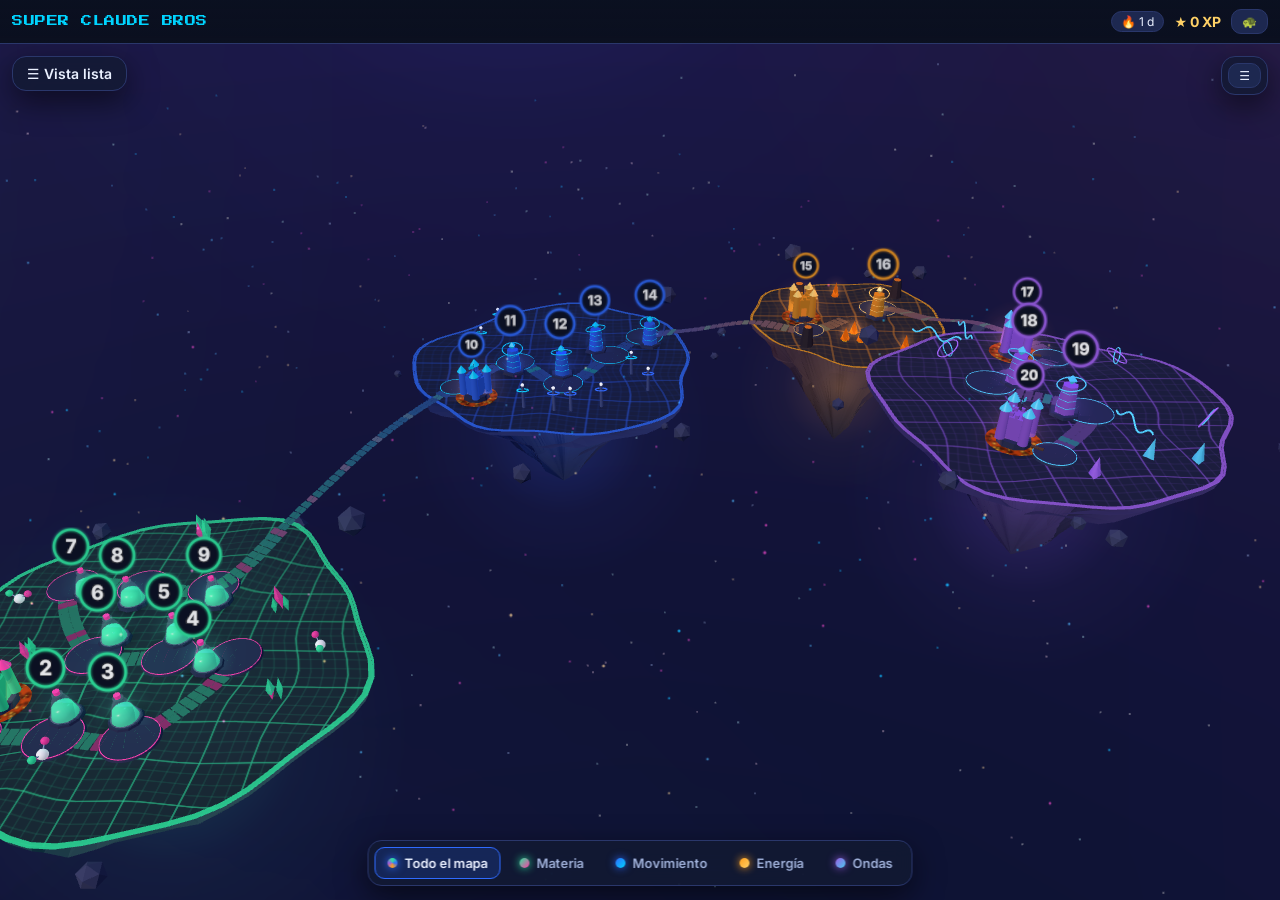
==== index.html @ 82d7e1c4 "Etapa 1: ítems (botas, imán, mochila, cañón de fotones, reserva), jefes de física moderna (Isótopo I" ====
<!doctype html>
<html lang="es">
<head>
<meta charset="utf-8">
<meta name="viewport" content="width=device-width,initial-scale=1">
<title>Super Claude Bros · Physique-Chimie</title>
<link rel="stylesheet" href="lib/katex/katex.min.css">
<link rel="stylesheet" href="css/base.css">
<link rel="stylesheet" href="css/estudio.css">
<link rel="stylesheet" href="css/intro.css">
<link rel="stylesheet" href="css/juego.css">
<link rel="stylesheet" href="css/mapa.css">
<link rel="stylesheet" href="css/mol3d.css">
<link rel="stylesheet" href="css/quizquest.css">
</head>
<body>
<div id="topbar"></div>
<div id="app"></div>
<div id="overlay"></div>
<script src="lib/three/three.min.js"></script>
<script src="lib/katex/katex.min.js"></script>
<script src="contenido/bundle.js"></script>
<script src="js/core.js"></script>
<script src="js/anim-core.js"></script>
<script src="js/anim/10-quimica-a.js"></script>
<script src="js/anim/11-quimica-b.js"></script>
<script src="js/anim/20-fisica-a.js"></script>
<script src="js/anim/21-fisica-b.js"></script>
<script src="js/estudio/00-numerico.js"></script>
<script src="js/estudio/10-nucleo.js"></script>
<script src="js/estudio/20-teoria.js"></script>
<script src="js/estudio/30-quiz.js"></script>
<script src="js/estudio/35-moleculas.js"></script>
<script src="js/estudio/40-pantalla.js"></script>
<script src="js/intro/00-engine.js"></script>
<script src="js/intro/10-monigotes.js"></script>
<script src="js/intro/20-minimalista.js"></script>
<script src="js/intro/30-matrix.js"></script>
<script src="js/intro/40-quimica3d.js"></script>
<script src="js/intro/50-fisica3d.js"></script>
<script src="js/juego/00-base.js"></script>
<script src="js/juego/10-sprites.js"></script>
<script src="js/juego/20-temas.js"></script>
<script src="js/juego/30-audio.js"></script>
<script src="js/juego/40-mundo.js"></script>
<script src="js/juego/45-quiz.js"></script>
<script src="js/juego/46-parkour.js"></script>
<script src="js/juego/47-quimica.js"></script>
<script src="js/juego/48-items.js"></script>
<script src="js/juego/50-jefes.js"></script>
<script src="js/juego/60-ui.js"></script>
<script src="js/juego/70-juego.js"></script>
<script src="js/juego/validador.js"></script>
<script src="js/mol3d/00-datos.js"></script>
<script src="js/mol3d/10-vsepr.js"></script>
<script src="js/mol3d/20-biblioteca.js"></script>
<script src="js/mol3d/30-visor.js"></script>
<script src="js/mol3d/40-reaccion.js"></script>
<script src="js/mol3d/50-constructor.js"></script>
<script src="js/quizquest/00-preguntas.js"></script>
<script src="js/quizquest/10-generador.js"></script>
<script src="js/quizquest/20-flujo.js"></script>
<script src="js/mapa.js"></script>
<script>window.PCB && PCB.boot && PCB.boot();</script>
</body>
</html>
---- css/base.css ----
/* Tokens y componentes comunes. Cada pantalla tiene su propio css/<pantalla>.css */
@font-face{font-family:PixelHUD;src:url(../lib/fonts/press-start-2p-latin-400-normal.woff2) format('woff2');font-display:swap}
@font-face{font-family:UI;font-weight:400;src:url(../lib/fonts/inter-latin-400-normal.woff2) format('woff2');font-display:swap}
@font-face{font-family:UI;font-weight:600;src:url(../lib/fonts/inter-latin-600-normal.woff2) format('woff2');font-display:swap}
@font-face{font-family:UI;font-weight:700;src:url(../lib/fonts/inter-latin-700-normal.woff2) format('woff2');font-display:swap}
@font-face{font-family:Estudio;font-weight:400;src:url(../lib/fonts/source-serif-4-latin-400-normal.woff2) format('woff2');font-display:swap}
@font-face{font-family:Estudio;font-weight:600;src:url(../lib/fonts/source-serif-4-latin-600-normal.woff2) format('woff2');font-display:swap}
:root{
  --bg:#0b1020;--bg2:#121a33;--panel:#161f3d;--panel2:#1d2850;--txt:#eaf0ff;--txt2:#9fb0d9;--borde:#2a376b;
  --c-fisica:#2f6bff;--c-fisica2:#00d4ff;--c-quimica:#2ee59d;--c-quimica2:#ff3da6;
  --c-energia:#ff9f1c;--c-energia2:#ffd166;--c-ondas:#9b5de5;--c-ondas2:#4cc9f0;
  --ok:#2ee59d;--mal:#ff4d6d;--aviso:#ffd166;--radio:14px;--sombra:0 10px 30px #0008;
  --f-hud:PixelHUD,monospace;--f-ui:UI,system-ui,sans-serif;--f-estudio:Estudio,Georgia,serif;
}
*{box-sizing:border-box}
html,body{margin:0;height:100%;background:var(--bg);color:var(--txt);font-family:var(--f-ui);overflow:hidden}
#app{position:fixed;inset:44px 0 0 0}
#app>.pantalla{position:absolute;inset:0;overflow:hidden}
#topbar{position:fixed;top:0;left:0;right:0;height:44px;display:flex;align-items:center;gap:10px;padding:0 12px;
  background:linear-gradient(#0b1020f0,#0b1020cc);border-bottom:1px solid var(--borde);z-index:50;font-size:14px}
#topbar .sp{flex:1}
#topbar .marca{font-family:var(--f-hud);font-size:11px;color:var(--c-fisica2);letter-spacing:.5px}
#topbar .xp{font-weight:700;color:var(--aviso)}
#overlay{position:fixed;inset:0;pointer-events:none;z-index:100}
#overlay>*{pointer-events:auto}
.btn{font:600 14px var(--f-ui);color:var(--txt);background:var(--panel2);border:1px solid var(--borde);border-radius:10px;padding:8px 14px;cursor:pointer;transition:transform .12s,background .12s}
.btn:hover{background:#26356b;transform:translateY(-1px)}
.btn:focus-visible,.slider:focus-visible{outline:2px solid var(--c-fisica2);outline-offset:2px}
.btn.primario{background:linear-gradient(135deg,var(--c-fisica),var(--c-fisica2));border:0;color:#04122e}
.btn.peligro{background:#4a1a2a;border-color:#7a2a44}
.btn.mini{padding:4px 10px;font-size:12px}
.card{background:var(--panel);border:1px solid var(--borde);border-radius:var(--radio);padding:16px;box-shadow:var(--sombra)}
.katex{font-size:1.08em}
.chip{display:inline-block;padding:2px 9px;border-radius:99px;font-size:12px;background:var(--panel2);border:1px solid var(--borde)}
.chip.quimica{border-color:var(--c-quimica);color:var(--c-quimica)}.chip.physique,.chip.fisica{border-color:var(--c-fisica2);color:var(--c-fisica2)}
.toast{position:fixed;left:50%;bottom:26px;transform:translateX(-50%);background:var(--panel2);border:1px solid var(--borde);padding:10px 18px;border-radius:12px;box-shadow:var(--sombra);z-index:200;animation:toast .25s}
@keyframes toast{from{opacity:0;transform:translate(-50%,10px)}}
/* Modal de animación de fórmula */
.anim-modal{position:fixed;inset:0;background:#050912e6;display:flex;align-items:center;justify-content:center;z-index:150;padding:12px}
.anim-box{width:min(1000px,100%);max-height:100%;display:flex;flex-direction:column;background:var(--panel);border:1px solid var(--borde);border-radius:18px;overflow:hidden;box-shadow:var(--sombra)}
.anim-head{display:flex;align-items:center;gap:10px;padding:10px 14px;border-bottom:1px solid var(--borde)}
.anim-head h3{margin:0;font-size:16px;flex:1}
.anim-formula{padding:10px 16px;text-align:center;font-size:1.25em;background:var(--bg2);min-height:3.2em;max-height:34vh;overflow:auto}
.anim-formula .katex-display{margin:.25em 0}
.anim-canvas-wrap{position:relative;flex:1;min-height:260px;aspect-ratio:16/9;max-height:56vh;background:#0a0f20}
.anim-canvas-wrap canvas{position:absolute;inset:0;width:100%;height:100%;display:block}
.anim-ctrl{padding:10px 16px;display:grid;grid-template-columns:repeat(auto-fit,minmax(220px,1fr));gap:10px 22px;border-top:1px solid var(--borde)}
.anim-ctrl label{display:flex;flex-direction:column;gap:3px;font-size:13px;color:var(--txt2)}
.anim-ctrl label b{color:var(--txt);font-weight:600}
.anim-ctrl input[type=range]{width:100%;accent-color:var(--c-fisica2)}
.anim-leyenda{padding:0 16px 8px;font-size:13px;color:var(--txt2)}
.anim-lect{display:flex;gap:14px;flex-wrap:wrap;padding:4px 16px 10px;font-size:13px}
.anim-lect span b{color:var(--aviso)}
@media (prefers-reduced-motion:reduce){*{animation-duration:.01ms!important;transition-duration:.01ms!important}}
---- css/estudio.css ----
/* =====================================================================================
   estudio.css — Pantalla 4 (capítulo / estudio). Acento por materia: química verde+magenta,
   física azul. Texto de estudio en serif "Estudio", controles en "UI".
   ===================================================================================== */
.sr-only{position:absolute!important;width:1px;height:1px;margin:-1px;padding:0;overflow:hidden;clip:rect(0 0 0 0);white-space:nowrap;border:0}

.est{--acc:#2f6bff;--acc2:#00d4ff;--acc-txt:#04122e;--acc-soft:#2f6bff22;
  position:absolute;inset:0;display:flex;flex-direction:column;background:
  radial-gradient(900px 420px at 85% -10%,var(--acc-soft),transparent 70%),var(--bg);color:var(--txt)}
.est[data-mat=quimica]{--acc:#2ee59d;--acc2:#ff3da6;--acc-txt:#032417;--acc-soft:#2ee59d1f}
.est[data-mat=fisica]{--acc:#2f6bff;--acc2:#00d4ff;--acc-txt:#04122e;--acc-soft:#2f6bff2a}
.est button{font-family:var(--f-ui)}
.est :focus-visible{outline:2px solid var(--acc2);outline-offset:2px}
.est .btn.primario{background:linear-gradient(135deg,var(--acc),var(--acc2));color:var(--acc-txt)}
.est .btn.primario.grande{font-size:16px;padding:12px 22px}

/* ---------- cabecera ---------- */
.est-cab{display:flex;align-items:center;gap:16px;padding:12px 18px;border-bottom:1px solid var(--borde);background:#0b1020cc;backdrop-filter:blur(6px);flex:none}
.est-cab-t{flex:1;min-width:0}
.est-kicker{font:600 11px var(--f-ui);letter-spacing:.08em;text-transform:uppercase;color:var(--acc)}
.est-cab h1{margin:2px 0 6px;font:600 clamp(20px,3.2vw,30px)/1.15 var(--f-estudio);text-wrap:balance}
.est-chips{display:flex;flex-wrap:wrap;gap:6px}
.est-chip{font:600 12px var(--f-ui);padding:3px 10px;border-radius:99px;background:var(--panel2);border:1px solid var(--borde);color:var(--txt2)}
.est-chip.mat{color:var(--acc);border-color:var(--acc);background:var(--acc-soft)}
.est-cab-r{display:flex;flex-direction:column;align-items:flex-end;gap:6px;min-width:150px;font:12px var(--f-ui);color:var(--txt2)}
.est-cab-prog{width:100%;display:flex;flex-direction:column;gap:3px;align-items:flex-end}
.est-estrellas{font-size:22px;letter-spacing:2px;color:#4a5688}
.est-estrellas .on{color:#ffd166;text-shadow:0 0 10px #ffd16688}
.est-barra{width:100%;height:8px;border-radius:99px;background:#0a0f20;border:1px solid var(--borde);overflow:hidden}
.est-barra i{display:block;height:100%;background:linear-gradient(90deg,var(--acc,#2f6bff),var(--acc2,#00d4ff));border-radius:99px;transition:width .4s}

/* ---------- pestañas ---------- */
.est-tabs{display:flex;gap:4px;padding:8px 14px 0;border-bottom:1px solid var(--borde);overflow-x:auto;scrollbar-width:none;flex:none;background:var(--bg2)}
.est-tabs::-webkit-scrollbar{display:none}
.est-tab{display:flex;align-items:center;gap:7px;white-space:nowrap;padding:10px 14px;font:600 14px var(--f-ui);color:var(--txt2);background:transparent;border:0;border-bottom:3px solid transparent;border-radius:10px 10px 0 0;cursor:pointer;transition:color .15s,background .15s}
.est-tab:hover{color:var(--txt);background:#ffffff0d}
.est-tab[aria-selected=true]{color:var(--txt);border-bottom-color:var(--acc);background:var(--acc-soft)}
.est-tab kbd{font:600 10px var(--f-ui);padding:1px 5px;border-radius:5px;border:1px solid var(--borde);color:var(--txt2)}
.est-tab-ico{font-size:16px}

/* ---------- zona de lectura ---------- */
.est-scroll{flex:1;overflow:auto;padding:18px 18px 60px;scroll-behavior:smooth}
.est-scroll>*{max-width:1040px;margin-left:auto;margin-right:auto}
.est-panel{outline:none}
.est-panel[hidden]{display:none}
.est h2{font:600 clamp(18px,2.4vw,23px)/1.2 var(--f-ui);margin:0 0 12px;letter-spacing:-.01em}
.est h2 small{color:var(--txt2);font-weight:400}
.est-sec{margin-bottom:30px}
.est-lead{font:400 clamp(18px,2.2vw,21px)/1.65 var(--f-estudio);margin:0;white-space:pre-line;max-width:760px}
.est-fr{font:italic 400 17px/1.6 var(--f-estudio);color:var(--txt2);white-space:pre-line;max-width:760px}
.est-det summary{cursor:pointer;color:var(--acc);font:600 14px var(--f-ui);margin:12px 0 6px}
.est-vacio{padding:28px;text-align:center;color:var(--txt2);font:16px var(--f-estudio)}
.est-intro{color:var(--txt2);font:17px/1.55 var(--f-estudio);max-width:760px}
.est-pag{display:inline-block;font:600 11px var(--f-ui);padding:2px 8px;border-radius:99px;background:#0a0f20;border:1px solid var(--borde);color:var(--txt2);white-space:nowrap}
.est-m{font-size:1em}
.est-cta,.est-fila-btn{display:flex;flex-wrap:wrap;gap:10px;margin-top:14px}

/* nociones y constantes */
.est-nociones{list-style:none;padding:0;margin:0;display:grid;grid-template-columns:repeat(auto-fill,minmax(min(100%,420px),1fr));gap:12px}
.est-noc{background:var(--panel);border:1px solid var(--borde);border-left:4px solid var(--acc);border-radius:12px;padding:12px 14px;display:flex;flex-direction:column;gap:6px;align-items:flex-start}
.est-noc-fr{font:600 18px/1.3 var(--f-estudio)}
.est-noc-es{font:400 16px/1.5 var(--f-estudio);color:#cfd9f5}
.est-consts{display:flex;flex-wrap:wrap;gap:10px}
.est-const{display:flex;align-items:center;gap:10px;background:var(--panel);border:1px solid var(--borde);border-radius:12px;padding:8px 14px}
.est-const-n{font:600 17px var(--f-estudio);color:var(--acc)}
.est-const-v{font:600 16px var(--f-estudio)}
.est-exps{font:16px/1.6 var(--f-estudio);padding-left:20px}

/* ---------- FÓRMULAS ---------- */
.est-ftools{display:flex;flex-wrap:wrap;gap:10px;align-items:center;margin-bottom:16px;position:sticky;top:-18px;z-index:5;padding:10px 0;background:linear-gradient(var(--bg) 82%,transparent)}
.est-input{font:400 15px var(--f-ui);color:var(--txt);background:#0a0f20;border:1px solid var(--borde);border-radius:10px;padding:9px 12px;min-width:0}
.est-input:focus{border-color:var(--acc2)}
.est-ftools input[type=search]{flex:1 1 200px}
.est-fcount{font:12px var(--f-ui);color:var(--txt2);margin-left:auto}
.est-fgrid{display:grid;grid-template-columns:repeat(auto-fill,minmax(min(100%,470px),1fr));gap:18px}
.est-fcard{background:linear-gradient(180deg,var(--panel),#121a35);border:1px solid var(--borde);border-radius:18px;padding:16px 18px 18px;display:flex;flex-direction:column;gap:12px;box-shadow:var(--sombra);transition:border-color .2s}
.est-fcard:hover{border-color:var(--acc)}
.est-fcard.dominada{border-color:var(--ok);box-shadow:0 0 0 1px #2ee59d44,var(--sombra)}
.est-fcard header{display:flex;justify-content:space-between;gap:10px;align-items:flex-start}
.est-fcard h3{margin:0;font:600 20px/1.2 var(--f-estudio)}
.est-fsub{font:13px var(--f-ui);color:var(--txt2);margin-top:3px}
.est-fhead-r{display:flex;gap:6px;align-items:center}
.est-badge{font:700 12px var(--f-ui);color:#032417;background:var(--ok);border-radius:99px;padding:2px 9px}
.est-ftex{position:relative;display:block;width:100%;cursor:pointer;color:var(--txt);background:radial-gradient(circle at 50% 0,var(--acc-soft),#0a0f20 75%);border:1px solid var(--borde);border-radius:14px;padding:14px 8px 22px;overflow-x:auto;transition:transform .15s,border-color .15s}
.est-ftex:hover{border-color:var(--acc2);transform:translateY(-1px)}
.est-ftex-in .katex-display{margin:.3em 0}
.est-ftex-in{--k:1;display:inline-block;max-width:none}
.est-ftex-in .katex{font-size:calc(2.15em * var(--k))}
.est-ftex-hint{position:absolute;right:10px;bottom:4px;font:600 11px var(--f-ui);color:var(--acc2);opacity:.85}
.est-oculto{color:var(--txt2);font:italic 600 17px var(--f-estudio);margin:0;padding:18px 0;text-align:center}
.est-fdet{display:flex;flex-direction:column;gap:10px}
.est-vars{border-collapse:collapse;width:100%;font:15px/1.4 var(--f-estudio)}
.est-vars th{width:3.2em;text-align:center;color:var(--acc);font-weight:400;padding:4px 6px;vertical-align:baseline}
.est-vars td{padding:4px 6px;color:#d6defa}
.est-vars td.u{text-align:right;color:var(--txt2);font:13px var(--f-ui);white-space:nowrap}
.est-vars tr+tr{border-top:1px solid #ffffff10}
.est-fexp{margin:0;font:16px/1.55 var(--f-estudio);color:#cfd9f5;white-space:pre-line}
.est-ej-cuerpo{margin-top:8px;padding:10px 12px;border-left:3px solid var(--acc2);background:#0a0f20;border-radius:0 10px 10px 0;font:15px/1.55 var(--f-estudio)}
.est-ej-cuerpo p{margin:0 0 6px;white-space:pre-line}
.est-ej-cuerpo[hidden]{display:none}
.est-facc{display:flex;flex-wrap:wrap;gap:10px;margin-top:auto;padding-top:2px}
.est-anim-btn{flex:1 1 200px;font-size:16px;padding:12px 16px;box-shadow:0 4px 18px var(--acc-soft)}
.est-dom-btn.on{background:#124a38;border-color:var(--ok);color:var(--ok)}
.est-fcard.oculta .est-ftex{min-height:110px;display:flex;align-items:center;justify-content:center}

/* ---------- MÉTODOS ---------- */
.est-metodos{display:flex;flex-direction:column;gap:12px}
.est-metodo{background:var(--panel);border:1px solid var(--borde);border-radius:14px;overflow:hidden}
.est-metodo summary{list-style:none;cursor:pointer;display:flex;align-items:center;gap:12px;padding:14px 16px}
.est-metodo summary::-webkit-details-marker{display:none}
.est-metodo summary::after{content:'▾';margin-left:auto;color:var(--txt2);transition:transform .2s}
.est-metodo[open] summary::after{transform:rotate(180deg)}
.est-metodo[open] summary{border-bottom:1px solid var(--borde);background:var(--acc-soft)}
.est-num{flex:none;width:30px;height:30px;border-radius:50%;display:grid;place-items:center;font:700 14px var(--f-ui);background:linear-gradient(135deg,var(--acc),var(--acc2));color:var(--acc-txt)}
.est-met-t{font:600 18px/1.3 var(--f-estudio)}
.est-met-n{font:12px var(--f-ui);color:var(--txt2);white-space:nowrap}
.est-pasos{margin:0;padding:14px 18px 16px 52px;font:17px/1.6 var(--f-estudio);counter-reset:p}
.est-pasos li{padding:5px 0;margin-left:0}
.est-pasos li::marker{color:var(--acc);font-weight:700;font-family:var(--f-ui)}

/* ---------- ERRORES ---------- */
.est-egrid{display:grid;grid-template-columns:repeat(auto-fill,minmax(min(100%,420px),1fr));gap:16px}
.est-err{background:var(--panel);border:1px solid var(--borde);border-radius:16px;padding:14px;display:flex;flex-direction:column;gap:8px;align-items:flex-start}
.est-err-mal{display:flex;gap:10px;align-items:center;width:100%;padding:8px 12px;border-radius:10px;background:#4a1a2a88;border:1px solid #7a2a44}
.est-err-mal h3{margin:0;font:600 17px/1.3 var(--f-estudio)}
.est-err-flecha{color:var(--txt2);margin-left:14px}
.est-err-bien{display:flex;gap:10px;align-items:flex-start;width:100%;padding:8px 12px;border-radius:10px;background:#124a3888;border:1px solid #1f7a5a;font:16px/1.5 var(--f-estudio)}
.est-err-bien>span{color:var(--ok);font-weight:700}
.est-err-bien p{margin:0}

/* ---------- LABORATORIO ---------- */
.est-lab{display:grid;grid-template-columns:260px minmax(0,1fr);gap:18px;align-items:start}
.est-labmain{min-width:0}
.est-lablist{display:flex;flex-direction:column;gap:8px;position:sticky;top:0}
.est-labitem{display:flex;gap:10px;align-items:center;text-align:left;padding:10px 12px;border-radius:12px;background:var(--panel);border:1px solid var(--borde);color:var(--txt);cursor:pointer;font:14px var(--f-ui)}
.est-labitem b{display:block;font-weight:600;line-height:1.25}
.est-labitem small{color:var(--txt2);font-size:11px}
.est-labitem:hover{border-color:var(--acc)}
.est-labitem.on{border-color:var(--acc);background:var(--acc-soft);box-shadow:0 0 0 1px var(--acc)}
.est-labic{font-size:20px;width:26px;text-align:center}
.est-stage-cab h3{margin:0;font:600 20px var(--f-estudio)}
.est-stage-cab p{margin:4px 0 10px;color:var(--txt2);font:15px/1.5 var(--f-estudio)}
.est-stage{display:flex;flex-direction:column;background:var(--panel);border:1px solid var(--borde);border-radius:18px;overflow:hidden;box-shadow:var(--sombra)}
.est-stage .anim-canvas-wrap{flex:none;width:100%;max-height:62vh;min-height:280px}
.est-stage .anim-formula{font-size:1.45em}

/* ---------- QUIZ ---------- */
.est-seg{display:inline-flex;background:var(--panel);border:1px solid var(--borde);border-radius:12px;padding:4px;gap:4px;margin-bottom:16px;flex-wrap:wrap}
.est-seg button{border:0;background:transparent;color:var(--txt2);padding:8px 14px;border-radius:9px;font:600 14px var(--f-ui);cursor:pointer}
.est-seg button.on{background:linear-gradient(135deg,var(--acc),var(--acc2));color:var(--acc-txt)}
.est .card{background:var(--panel);border:1px solid var(--borde);border-radius:18px;padding:20px;box-shadow:var(--sombra)}
.est-inicio h2{font-size:26px}
.est-inicio p,.est-fin p{font:17px/1.6 var(--f-estudio);margin:8px 0}
.est-reglas{font:15px/1.7 var(--f-ui);color:var(--txt2)}
.est-pista-av{color:var(--aviso)}
.est-q-cab{display:flex;align-items:center;gap:14px;margin-bottom:12px;font:14px var(--f-ui);color:var(--txt2)}
.est-q-cab .est-barra{flex:1}
.est-racha{font:700 15px var(--f-ui);color:var(--txt2);min-width:48px;text-align:right}
.est-racha.on{color:#ff9f1c;text-shadow:0 0 10px #ff9f1c88}
.est-q-enun{font:400 clamp(18px,2.1vw,21px)/1.55 var(--f-estudio);margin-bottom:16px;white-space:pre-line;display:flex;flex-direction:column;gap:8px;align-items:flex-start}
.est-q-enun p{margin:0}
.est-opciones{display:flex;flex-direction:column;gap:10px}
.est-opc{display:flex;align-items:center;gap:12px;text-align:left;width:100%;padding:12px 14px;border-radius:12px;background:#0f1730;border:2px solid var(--borde);color:var(--txt);font:17px/1.45 var(--f-estudio);cursor:pointer;transition:border-color .12s,background .12s,transform .08s}
.est-opc:not(:disabled):hover{border-color:var(--acc);background:var(--acc-soft);transform:translateX(3px)}
.est-letra{flex:none;width:30px;height:30px;border-radius:50%;display:grid;place-items:center;font:700 14px var(--f-ui);background:var(--panel2);border:1px solid var(--borde)}
.est-opc-t{flex:1}
.est-marca{font:700 18px var(--f-ui);width:22px;text-align:center}
.est-opc.correcta{border-color:var(--ok);background:#124a3899}.est-opc.correcta .est-marca{color:var(--ok)}
.est-opc.incorrecta{border-color:var(--mal);background:#4a1a2a99;animation:est-sacude .3s}.est-opc.incorrecta .est-marca{color:var(--mal)}
.est-opc.descartada{opacity:.4;text-decoration:line-through}
.est-opc:disabled{cursor:default}
@keyframes est-sacude{25%{transform:translateX(-5px)}75%{transform:translateX(5px)}}
.est-numfila{display:flex;flex-wrap:wrap;gap:10px}
.est-in-valor{flex:2 1 200px;font-size:18px}.est-in-unidad{flex:1 1 150px;font-size:18px}
.est-feedback{margin-top:14px;display:flex;flex-direction:column;gap:10px}
.est-res{padding:11px 14px;border-radius:12px;font:16px/1.5 var(--f-estudio);border:1px solid var(--borde)}
.est-res.ok{background:#124a3899;border-color:var(--ok)}
.est-res.mal{background:#4a1a2a99;border-color:var(--mal)}
.est-res.parcial{background:#4a3a1a88;border-color:var(--aviso)}
.est-sol{padding:11px 14px;border-radius:12px;background:#0a0f20;border:1px dashed var(--borde);font:16px/1.5 var(--f-estudio)}
.est-sol-v{font-weight:600;color:var(--acc)}
.est-solpasos h4{margin:4px 0;font:600 14px var(--f-ui);color:var(--txt2)}
.est-solpasos ol{margin:4px 0 0;padding-left:22px;font:16px/1.55 var(--f-estudio)}
.btn.mini.pista{margin-top:12px;background:#4a3a1a;border-color:var(--aviso);color:var(--aviso)}
.est-fin{text-align:center}
.est-fin.celebra{animation:est-pop .6s}
@keyframes est-pop{0%{transform:scale(.96)}60%{transform:scale(1.02)}100%{transform:scale(1)}}
.est-fin-pct{font:700 clamp(54px,12vw,86px)/1 var(--f-ui);color:var(--acc);text-shadow:0 0 28px var(--acc-soft)}
.est-fin-est{font-size:30px}
.est-xp-g{color:var(--aviso)}
.est-aviso{color:var(--aviso)}
.est-repaso{text-align:left;margin-top:14px}.est-repaso h3{margin:0 0 6px;font:600 16px var(--f-ui)}.est-repaso ul{font:15px/1.5 var(--f-estudio);padding-left:20px}
.est-fin .est-fila-btn{justify-content:center}

/* ejercicios */
.est-exnav{display:flex;flex-wrap:wrap;gap:8px;margin-bottom:14px}
.est-exbtn{padding:8px 14px;border-radius:10px;background:var(--panel);border:1px solid var(--borde);color:var(--txt2);font:600 14px var(--f-ui);cursor:pointer}
.est-exbtn.on{border-color:var(--acc);color:var(--txt);background:var(--acc-soft)}
.est-exbtn.hecho{color:var(--ok)}
.est-ejercicio header{display:flex;flex-wrap:wrap;align-items:center;gap:10px;margin-bottom:8px}
.est-ejercicio h2{margin:0}
.est-exenun{font:18px/1.65 var(--f-estudio);white-space:pre-line}
.est-datos{display:flex;flex-wrap:wrap;gap:8px;margin:12px 0}
.est-datos>div{display:flex;gap:8px;align-items:baseline;padding:5px 12px;border-radius:99px;background:#0a0f20;border:1px solid var(--borde);font:15px var(--f-estudio)}
.est-datos dt{color:var(--acc);font-weight:600}.est-datos dd{margin:0}
.est-ayuda{font:14px var(--f-ui);color:var(--txt2);margin:14px 0 8px}
.est-libre{width:100%;margin-top:12px;font:17px/1.55 var(--f-estudio);resize:vertical}
.est-exsol{margin-top:12px;display:flex;flex-direction:column;gap:10px}

/* ---------- banner ---------- */
.est-banner{display:flex;align-items:center;gap:12px;padding:12px 16px;margin-bottom:16px;border-radius:14px;background:linear-gradient(90deg,#ffd16622,var(--acc-soft));border:1px solid #ffd16688;font:15px/1.5 var(--f-ui);animation:est-pop .5s}
.est-banner-ico{font-size:26px}
.est-banner>div{flex:1}
.est-x{background:none;border:0;color:var(--txt2);font-size:16px;cursor:pointer;padding:4px 8px}

/* ---------- TRACKER y PANEL GLOBAL (reutilizable fuera de .est) ---------- */
.est-progreso h2{margin:22px 0 12px}.est-progreso h2:first-child{margin-top:0}
.est-trk{padding:18px}
.est-trk-cab{display:flex;flex-wrap:wrap;align-items:center;gap:18px;margin-bottom:10px;font:15px var(--f-ui)}
.est-trk-pct{margin-left:auto;font-size:15px;color:var(--txt2)}.est-trk-pct b{font-size:22px;color:var(--txt)}
.est-estado{padding:2px 10px;border-radius:99px;background:var(--panel2);border:1px solid var(--borde);font-weight:600}
.est-estado.completado{border-color:var(--aviso);color:var(--aviso)}.est-estado.dominado{border-color:var(--ok);color:var(--ok)}
.est-trk-lista{list-style:none;padding:0;margin:16px 0 0;display:grid;grid-template-columns:repeat(auto-fit,minmax(min(100%,300px),1fr));gap:10px}
.est-trk-fila{display:flex;gap:12px;align-items:flex-start;padding:10px 12px;border-radius:12px;background:#0a0f20;border:1px solid var(--borde)}
.est-trk-fila.ok{border-color:#1f7a5a}
.est-trk-ico{flex:none;width:26px;height:26px;border-radius:50%;display:grid;place-items:center;background:var(--panel2);color:var(--txt2);font-weight:700}
.est-trk-fila.ok .est-trk-ico{background:var(--ok);color:#032417}
.est-trk-txt{display:flex;flex-direction:column;gap:4px;flex:1;font:14px/1.4 var(--f-ui)}.est-trk-txt span{color:var(--txt2)}
.est-glob{display:flex;flex-direction:column;gap:18px}
.est-nivel{display:flex;gap:16px;align-items:center;padding:16px;border-radius:16px;background:var(--panel);border:1px solid var(--borde)}
.est-nivel-n{font:700 28px var(--f-ui);padding:14px 18px;border-radius:14px;background:linear-gradient(135deg,var(--acc,#2f6bff),var(--acc2,#00d4ff));color:var(--acc-txt,#04122e)}
.est-nivel-b{flex:1;display:flex;flex-direction:column;gap:6px;font:13px var(--f-ui);color:var(--txt2)}.est-nivel-b b{font-size:20px;color:var(--aviso)}
.est-tiles{display:grid;grid-template-columns:repeat(auto-fit,minmax(150px,1fr));gap:10px}
.est-tile{padding:14px;border-radius:14px;background:var(--panel);border:1px solid var(--borde);display:flex;flex-direction:column;gap:2px}
.est-tile b{font:700 24px var(--f-ui)}.est-tile span{font:12px var(--f-ui);color:var(--txt2)}
.est-cap-lista{list-style:none;margin:0;padding:0;display:flex;flex-direction:column;gap:6px}
.est-cap-fila{display:flex;align-items:center;gap:10px;width:100%;padding:8px 12px;border-radius:10px;background:var(--panel);border:1px solid var(--borde);color:var(--txt);font:14px var(--f-ui);cursor:pointer;text-align:left}
.est-cap-fila:hover{border-color:var(--c-fisica2)}
.est-punto{width:10px;height:10px;border-radius:50%;flex:none}.est-punto.quimica{background:var(--c-quimica)}.est-punto.fisica{background:var(--c-fisica2)}
.est-cap-n{width:22px;color:var(--txt2);font-weight:600}.est-cap-t{flex:1;min-width:0;overflow:hidden;text-overflow:ellipsis;white-space:nowrap}.est-cap-q{color:var(--txt2);font-size:12px}
.est-cap-fila .est-estrellas{font-size:15px;letter-spacing:1px}
.est-respaldo{padding:16px;border-radius:16px;background:var(--panel);border:1px dashed var(--borde)}
.est-respaldo h4{margin:0 0 4px;font:600 15px var(--f-ui)}.est-respaldo p{margin:0 0 10px;color:var(--txt2);font:14px var(--f-ui)}
.est-respaldo .est-fila-btn{margin:0}
.est-vacio-cap{text-align:center;margin-top:30px}
.est-h1s{font:600 28px var(--f-estudio)}
.est-cap-selector{display:flex;flex-wrap:wrap;gap:8px;margin-bottom:26px}

/* ---------- móvil ---------- */
@media (max-width:760px){
  .est-cab{flex-wrap:wrap;gap:8px 12px;padding:10px 14px}
  .est-cab-t{flex:1 1 100%;order:3}
  .est-cab-r{flex-direction:row;align-items:center;min-width:0;flex:1;justify-content:flex-end;gap:12px}
  .est-cab-prog{flex-direction:row;align-items:center;gap:8px;width:auto;flex:1;max-width:210px}
  .est-cab-prog .est-barra{min-width:50px}
  .est-estrellas{font-size:18px;letter-spacing:1px}
  .est-tabs{padding:6px 8px 0;gap:2px}
  .est-tab{padding:9px 10px;font-size:13px}.est-tab kbd{display:none}
  .est-scroll{padding:14px 14px 80px}
  .est-lab{grid-template-columns:minmax(0,1fr)}
  .est-lablist{position:static;flex-direction:row;overflow-x:auto;padding-bottom:6px}
  .est-labitem{flex:none;min-width:190px}
  .est-ftex-in .katex{font-size:calc(1.6em * var(--k))}
  .est-ftools{top:-14px}
  .est-fcount{flex:1 1 100%;margin:0}
  .est-nivel{flex-direction:column;align-items:stretch;text-align:center}
  .est .card{padding:14px}
  .est-pasos{padding-left:40px}
}
@media (prefers-reduced-motion:reduce){.est *{animation:none!important;transition:none!important}.est-scroll{scroll-behavior:auto}}
---- css/intro.css ----
/* =====================================================================================
   intro.css — Pantalla 3: motor de introducción (overlay DOM, barra de control, tarjeta final)
   Todo lleva el prefijo .intro- ; --u = 1% de la altura del escenario (la fija el motor).
   ===================================================================================== */
.intro-host{background:#04060d}
.intro-root{position:absolute;inset:0;display:flex;flex-direction:column;background:radial-gradient(ellipse at 50% 40%,#0d1427 0%,#04060d 75%)}
.intro-area{position:relative;flex:1;min-height:0}
.intro-stage{position:absolute;left:50%;top:50%;transform:translate(-50%,-50%);overflow:hidden;background:#000;
  box-shadow:0 0 0 1px #1d2748,0 16px 60px #000c;border-radius:6px;animation:intro-in .5s ease-out both}
@keyframes intro-in{from{opacity:0}}
.intro-lienzo{position:absolute;inset:0}
.intro-overlay{position:absolute;inset:0;pointer-events:none;font-family:var(--f-ui)}

/* Subtítulo estilo película */
.intro-subs{position:absolute;left:0;right:0;bottom:5%;display:flex;justify-content:center}
.intro-sub{position:absolute;bottom:0;left:50%;transform:translateX(-50%);width:max-content;max-width:84%;text-align:center;
  font-weight:600;font-size:calc(var(--u,7px)*3.9);line-height:1.28;color:#fff;
  background:rgba(6,9,20,.72);padding:.32em .8em .38em;border-radius:.45em;
  text-shadow:0 1px 2px #000a;box-shadow:0 4px 18px #0006;text-wrap:balance}

/* Fórmula KaTeX grande con fade */
.intro-formulas{position:absolute;inset:0}
.intro-formula{position:absolute;max-width:94%;color:#f4f7ff;
  font-size:calc(var(--u,7px)*5.4*var(--fit,1));
  background:rgba(8,12,30,.9);border:calc(var(--u,7px)*.28) solid rgba(111,194,255,.85);border-radius:calc(var(--u,7px)*2);
  padding:.35em .7em;box-shadow:0 8px 30px #0008,0 0 24px rgba(0,212,255,.25);backdrop-filter:blur(3px);will-change:opacity,transform}
.intro-formula-in{display:block;white-space:nowrap}
.intro-formula .katex-display{margin:0}
.intro-formula .katex{font-size:1em}

/* Contadores `valor` */
.intro-valores{position:absolute;top:3.5%;right:2.5%;display:flex;flex-direction:column;gap:calc(var(--u,7px)*1.2);align-items:flex-end}
.intro-valor{display:flex;align-items:baseline;gap:.5em;background:rgba(8,12,30,.78);border:1px solid rgba(255,209,102,.6);border-radius:calc(var(--u,7px)*1.4);
  padding:.25em .7em;color:#fff;font-size:calc(var(--u,7px)*3.4);box-shadow:0 4px 16px #0006}
.intro-valor-et{color:#9fb0d9;font-size:.72em}
.intro-valor-num{font-weight:700;color:#ffd166;font-variant-numeric:tabular-nums;font-size:1.35em;min-width:2ch;text-align:right}
.intro-valor-un{color:#9fb0d9;font-size:.78em}

/* Tarjeta final */
.intro-fin{position:absolute;inset:0;display:flex;align-items:center;justify-content:center;background:rgba(4,6,16,.52);
  opacity:0;pointer-events:none;transition:opacity .5s;backdrop-filter:blur(1px)}
.intro-fin.on{opacity:1;pointer-events:auto}
.intro-fin-card{text-align:center;padding:calc(var(--u,7px)*3.5) calc(var(--u,7px)*6);background:rgba(14,20,44,.9);border:1px solid var(--borde,#2a376b);
  border-radius:calc(var(--u,7px)*2.4);box-shadow:0 18px 60px #000a;transform:translateY(12px) scale(.97);transition:transform .5s cubic-bezier(.2,.9,.3,1.2)}
.intro-fin.on .intro-fin-card{transform:none}
.intro-fin-tit{font-weight:700;font-size:calc(var(--u,7px)*3.4);color:#eaf0ff;margin-bottom:calc(var(--u,7px)*2.2)}
.intro-fin-btns{display:flex;gap:12px;justify-content:center;align-items:center;flex-wrap:wrap}
.intro-ir{font-size:calc(var(--u,7px)*3.4);padding:.7em 1.6em;border-radius:.8em;box-shadow:0 6px 24px rgba(0,212,255,.35)}
.intro-rep{font-size:calc(var(--u,7px)*2.7);padding:.7em 1.1em}
.intro-fin-hint{margin-top:calc(var(--u,7px)*1.8);font-size:calc(var(--u,7px)*2);color:#7f90bd}

/* Barra de control inferior */
.intro-bar{flex:none;height:54px;display:flex;align-items:center;gap:10px;padding:0 14px;background:rgba(9,13,28,.96);border-top:1px solid var(--borde,#2a376b)}
.intro-btn{width:40px;height:34px;padding:0;font-size:16px;line-height:1}
.intro-prog{position:relative;flex:1;height:22px;cursor:pointer;touch-action:none}
.intro-prog::before{content:"";position:absolute;left:0;right:0;top:9px;height:5px;border-radius:3px;background:#222d57}
.intro-prog-fill{position:absolute;left:0;top:9px;height:5px;border-radius:3px;background:linear-gradient(90deg,var(--c-fisica,#2f6bff),var(--c-fisica2,#00d4ff))}
.intro-prog-thumb{position:absolute;top:4px;width:14px;height:14px;margin-left:-7px;border-radius:50%;background:#fff;box-shadow:0 0 8px #00d4ffaa}
.intro-tiempo{font-size:12px;color:var(--txt2,#9fb0d9);font-variant-numeric:tabular-nums;min-width:74px;text-align:right}
.intro-estilo{background:var(--panel2,#1d2850);color:var(--txt,#eaf0ff);border:1px solid var(--borde,#2a376b);border-radius:8px;padding:5px 6px;font:12px var(--f-ui)}
@media (max-width:640px){.intro-estilo{display:none}.intro-tiempo{min-width:0}}
---- css/juego.css ----
/* Pantalla 2 — juego de plataformas. Todo cuelga de .jg-root; --s = escala entera del canvas. */
.pantalla-juego{background:#04060f;display:flex;align-items:center;justify-content:center}
.jg-root{position:absolute;inset:0;display:flex;align-items:center;justify-content:center;user-select:none;-webkit-user-select:none;touch-action:none;--s:2}
.jg-wrap{position:relative;overflow:hidden;background:#000;box-shadow:0 0 0 2px #1d2850,0 12px 40px #000a;font-family:PixelHUD,monospace;color:#fff}
.jg-canvas{position:absolute;inset:0;width:100%;height:100%;image-rendering:pixelated;image-rendering:crisp-edges;display:block}

/* HUD (se escala con --s: 8 px nativos del canvas = 8*s px de pantalla) */
.jg-hud{position:absolute;inset:0;pointer-events:none;font-size:calc(var(--s)*8px);text-shadow:calc(var(--s)*1px) calc(var(--s)*1px) 0 #000}
.jg-hud-fila{position:absolute;left:calc(var(--s)*8px);right:calc(var(--s)*8px);top:calc(var(--s)*6px);display:flex;align-items:center;justify-content:space-between}
.jg-vidas,.jg-items{display:flex;align-items:center;gap:calc(var(--s)*3px);min-width:calc(var(--s)*80px)}
.jg-items{justify-content:flex-end}
.jg-tiempo{letter-spacing:calc(var(--s)*1px)}
.jg-ico{display:inline-flex;filter:drop-shadow(calc(var(--s)*1px) calc(var(--s)*1px) 0 #000)}
.jg-ico svg{display:block;width:calc(var(--s)*10px);height:auto}
.jg-jefe{position:absolute;left:50%;top:calc(var(--s)*22px);transform:translateX(-50%);display:flex;flex-direction:column;align-items:center;gap:calc(var(--s)*3px);font-size:calc(var(--s)*7px);color:#ffd166}
.jg-pips{display:flex;gap:calc(var(--s)*4px)}
.jg-pip{width:calc(var(--s)*14px);height:calc(var(--s)*6px);background:#2a1a1a;border:calc(var(--s)*1px) solid #000;box-shadow:inset 0 0 0 calc(var(--s)*1px) #5a3030}
.jg-pip.on{background:#2ee59d;box-shadow:inset 0 0 0 calc(var(--s)*1px) #b6ffe0,0 0 calc(var(--s)*6px) #2ee59d}

/* Mini-avisos de fórmula / error */
.jg-pops{position:absolute;left:0;right:0;bottom:calc(var(--s)*8px);display:flex;flex-direction:column;align-items:center;gap:calc(var(--s)*4px);pointer-events:none}
.jg-pop{max-width:88%;padding:calc(var(--s)*4px) calc(var(--s)*8px);background:#0b1230ee;border:calc(var(--s)*1px) solid #19e3ff;box-shadow:0 0 0 calc(var(--s)*1px) #000,0 calc(var(--s)*3px) 0 #0008;text-align:center;animation:jg-sube .25s ease-out}
.jg-pop-t{font-size:calc(var(--s)*6px);color:#19e3ff;margin-bottom:calc(var(--s)*3px)}
.jg-pop-tex{font-size:calc(var(--s)*8px);color:#fff;overflow:hidden}
.jg-pop-tex .katex{font-size:1.15em}
.jg-pop-n{font-family:UI,system-ui,sans-serif;font-size:calc(var(--s)*6.4px);color:#cfe3ff;margin-top:calc(var(--s)*2px);line-height:1.25}
.jg-pop-e{border-color:#ff4d6d}.jg-pop-e .jg-pop-t{color:#ff4d6d}
.jg-pop-e .jg-pop-n{color:#e8ffe9;margin-top:0;font-size:calc(var(--s)*6.8px)}
@keyframes jg-sube{from{opacity:0;transform:translateY(calc(var(--s)*6px))}}
.jg-aviso{position:absolute;left:0;right:0;top:32%;text-align:center;font-size:calc(var(--s)*12px);color:#ffd166;text-shadow:calc(var(--s)*2px) calc(var(--s)*2px) 0 #000;opacity:0;pointer-events:none}
.jg-aviso.on{animation:jg-aviso 1.5s ease-out}
@keyframes jg-aviso{0%{opacity:0;transform:scale(.6)}15%{opacity:1;transform:scale(1.1)}25%{transform:scale(1)}80%{opacity:1}100%{opacity:0;transform:translateY(calc(var(--s)*-8px))}}
.jg-pista{position:absolute;left:50%;top:calc(var(--s)*40px);transform:translateX(-50%);font-size:calc(var(--s)*6px);color:#cfe3ff;background:#0b1230cc;padding:calc(var(--s)*4px) calc(var(--s)*8px);border:calc(var(--s)*1px) solid #2a376b;white-space:nowrap;pointer-events:none;animation:jg-pista 6s forwards}
@keyframes jg-pista{0%,80%{opacity:1}100%{opacity:0}}

/* Modales (pregunta, pausa, fin): viven en la raíz (no en el canvas) y usan em, con mínimo legible en móvil */
.jg-capa{position:absolute;inset:0;pointer-events:none;z-index:20;font-size:clamp(14px,calc(var(--s)*7px),22px)}
.jg-modal{position:absolute;inset:0;background:#02040cd8;display:flex;align-items:center;justify-content:center;padding:.5em;overflow:auto}
.jg-card{width:min(100%,38em);max-height:100%;overflow:auto;background:#0f1738;border:.14em solid #19e3ff;box-shadow:0 0 0 .07em #000,0 .5em 1.5em #000a;padding:.8em 1em;font-family:UI,system-ui,sans-serif;font-size:1em;color:#eaf0ff;line-height:1.4;border-radius:.3em}
.jg-card-c{text-align:center;display:flex;flex-direction:column;align-items:stretch;gap:.5em;width:min(100%,19em)}
.jg-card-h{font-family:PixelHUD,monospace;font-size:.62em;color:#ffd166;margin-bottom:.9em;line-height:1.5}
.jg-q{font-size:1.1em;font-weight:600;margin-bottom:.7em}
.jg-opts{display:flex;flex-direction:column;gap:.4em}
.jg-opt{display:flex;gap:.6em;align-items:flex-start;text-align:left;font:inherit;font-size:1em;color:#eaf0ff;background:#1a2552;border:.07em solid #2a376b;padding:.45em .6em;cursor:pointer;border-radius:.3em;min-height:2.4em}
.jg-opt:hover:not(:disabled){background:#243372;border-color:#19e3ff}
.jg-opt:disabled{cursor:default;opacity:.9}
.jg-opt.ok{background:#124d36;border-color:#2ee59d}.jg-opt.mal{background:#5a1a2a;border-color:#ff4d6d}
.jg-ot{flex:1;min-width:0;overflow-wrap:anywhere}
.jg-k{font-family:PixelHUD,monospace;font-size:.7em;color:#19e3ff;flex:none;padding-top:.25em}
.jg-expl{margin-top:.7em;color:#cfe3ff;font-size:.95em}
.jg-expl:empty{display:none}
.jg-ok{color:#2ee59d}.jg-mal{color:#ff6b86}
.jg-sol{margin:.3em 0;color:#ffd166;font-weight:600}
.jg-pasos{margin:.4em 0 0 1.2em;padding:0;color:#b9c8ee}
.jg-pag{color:#7f8fb8}
.jg-num{display:flex;flex-wrap:wrap;gap:.5em;align-items:center}
.jg-in{flex:1 1 7em;min-width:0;font:inherit;font-size:1.05em;color:#fff;background:#0a1030;border:.1em solid #3a4a8a;border-radius:.3em;padding:.5em .6em}
.jg-in-u{flex:0 1 8em}
.jg-in:focus{outline:none;border-color:#19e3ff;box-shadow:0 0 0 .12em #19e3ff55}
.jg-in:disabled{opacity:.8}
.jg-btn{font:600 1em UI,system-ui,sans-serif;color:#eaf0ff;background:#1d2850;border:.07em solid #2a376b;border-radius:.4em;padding:.55em 1em;cursor:pointer;min-height:2.4em}
.jg-btn:hover{background:#26356b}.jg-btn:focus-visible,.jg-opt:focus-visible{outline:.12em solid #19e3ff;outline-offset:.1em}
.jg-btn-p{background:linear-gradient(135deg,#2f6bff,#00d4ff);border:0;color:#04122e}
.jg-btn:disabled{opacity:.5}
.jg-expl + .jg-btn{margin-top:.7em;width:100%}
.jg-titulo{font-family:PixelHUD,monospace;font-size:1.3em;color:#fff;margin-bottom:.2em}
.jg-gran{font-size:3.2em;line-height:1}
.jg-fin.gano .jg-gran,.jg-fin.gano .jg-titulo{color:#2ee59d}.jg-fin.perdio .jg-gran,.jg-fin.perdio .jg-titulo{color:#ff4d6d}
.jg-stats{display:flex;flex-direction:column;gap:.3em;font-size:1em;margin:.2em 0}
.jg-xp{font-family:PixelHUD,monospace;color:#ffd166;font-size:1.05em;margin-top:.3em}
.jg-ayuda{font-size:.7em;color:#7f8fb8;margin-top:.2em}
.jg-tex .katex{font-size:1.05em}
/* insignias de premios bajo los corazones */
.jg-estados{position:absolute;left:calc(var(--s)*8px);top:calc(var(--s)*18px);display:flex;flex-wrap:wrap;gap:calc(var(--s)*4px) calc(var(--s)*8px);font-size:calc(var(--s)*7px);color:#fff;pointer-events:none;text-shadow:calc(var(--s)*1px) calc(var(--s)*1px) 0 #000;font-family:PixelHUD,monospace}
.jg-ins{display:inline-flex;align-items:center;gap:calc(var(--s)*2px)}
.jg-pop-s{padding:calc(var(--s)*2px) calc(var(--s)*6px);border-color:#ffd166;color:#ffd166;font-size:calc(var(--s)*6px)}

/* Controles táctiles (solo en dispositivos táctiles) */
.jg-touch{display:none}
.jg-root.con-touch .jg-touch{display:block;position:absolute;inset:0;pointer-events:none;z-index:5}
.jg-tg{position:absolute;bottom:14px;display:flex;gap:14px;pointer-events:auto}
.jg-tg.izq{left:16px}.jg-tg.der{right:20px}
.jg-tb{width:68px;height:68px;border-radius:50%;border:2px solid #19e3ff88;background:#0b1230aa;color:#fff;font:700 24px UI,sans-serif;touch-action:none;-webkit-tap-highlight-color:transparent}
.jg-tb.b{width:84px;height:84px;background:#ff3da666;border-color:#ff3da6}
.jg-tb.on{background:#19e3ff88}
.jg-tb-p{position:absolute;top:8px;right:10px;width:44px;height:44px;pointer-events:auto;font-size:16px}
@media (prefers-reduced-motion:reduce){.jg-aviso.on,.jg-pop{animation:none;opacity:1}.jg-aviso.on{opacity:1}}
.jg-tb.c{width:60px;height:60px;background:#ffd16633;border-color:#ffd166aa;font-size:20px}
.jg-tg.der{align-items:flex-end}

/* ---- Etapa 1: cartel, inventario de átomos, puerta de ecuación, estación de moléculas ---- */
.jg-cartel{position:absolute;left:50%;top:calc(var(--s)*34px);transform:translateX(-50%);max-width:86%;display:flex;gap:calc(var(--s)*5px);align-items:flex-start;background:#f4e3b0f2;color:#2a1a08;border:calc(var(--s)*1px) solid #7a4a1a;box-shadow:0 calc(var(--s)*2px) 0 #0008;padding:calc(var(--s)*4px) calc(var(--s)*7px);font-family:UI,system-ui,sans-serif;font-size:calc(var(--s)*6.6px);line-height:1.3;pointer-events:none;z-index:3;border-radius:calc(var(--s)*2px)}
.jg-cartel-i{flex:none;background:#1b5e70;color:#fff;font-family:PixelHUD,monospace;font-size:calc(var(--s)*6px);padding:calc(var(--s)*1px) calc(var(--s)*3px)}
.jg-esfera{display:inline-flex;align-items:center;justify-content:center;width:calc(var(--s)*8px);height:calc(var(--s)*8px);border-radius:50%;color:#0b1230;font-size:calc(var(--s)*4.5px);font-weight:700;box-shadow:inset calc(var(--s)*-1px) calc(var(--s)*-1px) 0 #0003;margin-right:calc(var(--s)*1px)}
.jg-punto{display:inline-block;width:calc(var(--s)*5px);height:calc(var(--s)*5px);border-radius:50%;margin-right:calc(var(--s)*2px);box-shadow:0 0 calc(var(--s)*3px) currentColor}
.jg-var{font-size:calc(var(--s)*5.6px)}
.jg-eq{display:flex;flex-wrap:wrap;align-items:center;gap:.5em;margin:.4em 0 .8em;font-size:1.1em}
.jg-esp{display:inline-flex;align-items:center;gap:.4em;background:#161f48;border:.07em solid #2a376b;border-radius:.4em;padding:.25em .5em}
.jg-step{display:inline-flex;align-items:center;gap:.2em}
.jg-coef{display:inline-block;min-width:1.2em;text-align:center;font-family:PixelHUD,monospace;font-size:.9em;color:#ffd166}
.jg-mini{width:1.7em;height:1.7em;font:700 1em UI,system-ui,sans-serif;color:#eaf0ff;background:#26356b;border:.07em solid #3a4a8a;border-radius:.3em;cursor:pointer;padding:0}
.jg-mini:hover{background:#2f6bff}
.jg-op{font-weight:700;color:#7f8fb8}.jg-flecha{font-size:1.3em;color:#19e3ff}
.jg-formula{font-size:1.1em;white-space:nowrap}
.jg-balance{display:grid;gap:.15em;margin:.3em 0 .6em;font-size:.9em;max-width:20em}
.jg-bal-fila{display:grid;grid-template-columns:4.5em 1fr 1fr 2em;text-align:center;padding:.12em .3em;border-radius:.25em;background:#101838}
.jg-bal-fila.ok{color:#2ee59d}.jg-bal-fila.mal{color:#ff8da1;background:#2a1020}.jg-bal-h{color:#7f8fb8;background:none}
.jg-ayudaeq{font-size:.88em;color:#cfe3ff;background:#162452;border-left:.2em solid #ffd166;padding:.35em .6em;margin:.4em 0}
.jg-botones{display:flex;flex-wrap:wrap;gap:.5em;margin-top:.6em}.jg-botones .jg-btn{flex:1 1 7em}
.jg-card-mol{width:min(100%,32em)}
.jg-mol3d{min-height:9em;margin:.4em 0;display:flex;flex-direction:column;align-items:center;gap:.5em}
.jg-mol3d canvas{max-width:100%;border-radius:.4em;border:.07em solid #2a376b}
.jg-mol-op{display:flex;flex-wrap:wrap;gap:.4em;justify-content:center}
.jg-esferab{border-radius:50%;width:2.6em;height:2.6em;padding:0;font-weight:700}
.jg-mal{color:#ff6b86}

/* ---- Ítems y reserva (48-items.js) ---- */
.jg-itemhud{position:absolute;left:10px;bottom:10px;display:flex;flex-direction:column;gap:4px;z-index:6;pointer-events:none}
.jg-itemchip{display:inline-flex;align-items:center;gap:6px;background:#0b1230cc;border:2px solid;border-radius:8px;padding:2px 8px 2px 2px;font:11px/1.2 UI,system-ui,sans-serif;color:#eaf0ff}
.jg-itemchip b,.jg-slot b{display:inline-block;min-width:18px;height:18px;line-height:18px;text-align:center;border-radius:5px;color:#0b1230;font:10px PixelHUD,monospace}
.jg-itemchip i{font-style:normal;color:#ffd166;font-weight:700}
.jg-reserva{position:absolute;left:50%;bottom:10px;transform:translateX(-50%);display:flex;gap:6px;z-index:6}
.jg-slot{width:34px;height:34px;border-radius:8px;border:2px solid #3c4a7e;background:#0b1230b0;display:flex;align-items:center;justify-content:center;padding:0;cursor:default}
.jg-slot.llena{border-color:#ffd166;cursor:pointer;box-shadow:0 0 10px #ffd16688}
.jg-slot.llena:hover{transform:translateY(-2px)}
.jg-slot b{min-width:22px;height:22px;line-height:22px}
---- css/mapa.css ----
/* =====================================================================================
   mapa.css — Pantalla 1: mapa de mundos en 3D (js/mapa.js)
   Todo está acotado bajo .pantalla-mapa para no afectar a otras pantallas.
   ===================================================================================== */
.pantalla-mapa{background:radial-gradient(ellipse at 50% 40%,#16204a 0%,#0a0f22 70%);color:var(--txt);user-select:none;-webkit-user-select:none}
.pantalla-mapa .mapa-lienzo{position:absolute;inset:0}
.pantalla-mapa .mapa-lienzo canvas{position:absolute;inset:0;width:100%;height:100%;display:block;outline:none;touch-action:none;cursor:grab}
.pantalla-mapa .mapa-lienzo canvas:focus-visible{box-shadow:inset 0 0 0 3px var(--c-fisica2)}
.pantalla-mapa.arrastrando .mapa-lienzo canvas{cursor:grabbing}
.pantalla-mapa.sobre-nodo .mapa-lienzo canvas{cursor:pointer}
.pantalla-mapa.sobre-bloqueado .mapa-lienzo canvas{cursor:help}
.pantalla-mapa.viajando .mapa-lienzo canvas{cursor:progress}

/* ---------- vidrio común para paneles ---------- */
.pantalla-mapa .vidrio{background:rgba(18,26,51,.78);border:1px solid var(--borde);border-radius:var(--radio);
  backdrop-filter:blur(10px);-webkit-backdrop-filter:blur(10px);box-shadow:var(--sombra)}

/* ---------- panel lateral (colapsable) ---------- */
.mapa-panel{position:absolute;top:12px;right:12px;width:272px;max-height:calc(100% - 24px);display:flex;flex-direction:column;z-index:6;transition:transform .25s ease}
.mapa-panel .mp-cab{display:flex;align-items:center;gap:8px;padding:10px 12px;border-bottom:1px solid var(--borde)}
.mapa-panel .mp-cab h2{margin:0;flex:1;font:400 10px var(--f-hud);letter-spacing:.5px;color:var(--c-fisica2);line-height:1.5}
.mapa-panel .mp-cuerpo{padding:12px;overflow:auto;display:flex;flex-direction:column;gap:14px}
.mapa-panel.colapsado{width:auto}
.mapa-panel.colapsado .mp-cuerpo,.mapa-panel.colapsado .mp-cab h2{display:none}
.mapa-panel.colapsado .mp-cab{border-bottom:0;padding:6px}
.mp-stats{display:grid;grid-template-columns:1fr 1fr;gap:8px}
.mp-stat{background:var(--bg2);border:1px solid var(--borde);border-radius:10px;padding:8px 10px}
.mp-stat small{display:block;font-size:11px;color:var(--txt2)}
.mp-stat b{font-size:18px}
.mp-stat.xp b{color:var(--aviso)}
.mp-prog small{display:flex;justify-content:space-between;font-size:12px;color:var(--txt2);margin-bottom:5px}
.mp-prog small b{color:var(--txt)}
.mp-barra{height:9px;border-radius:99px;background:var(--bg2);border:1px solid var(--borde);overflow:hidden}
.mp-barra i{display:block;height:100%;width:0;border-radius:99px;background:linear-gradient(90deg,var(--c-quimica),var(--c-fisica2),var(--c-ondas));transition:width .5s ease}
.mp-mundos{display:flex;flex-direction:column;gap:6px;margin-top:8px}
.mp-mundo{display:flex;align-items:center;gap:8px;font-size:12px;color:var(--txt2)}
.mp-mundo .pt{width:9px;height:9px;border-radius:50%;flex:none}
.mp-mundo .barra{flex:1;height:5px;border-radius:99px;background:var(--bg2);overflow:hidden}
.mp-mundo .barra i{display:block;height:100%;border-radius:99px}
.mp-acciones{display:grid;grid-template-columns:1fr 1fr;gap:8px}
.mp-acciones .btn{font-size:12px;padding:7px 8px}
.mp-acciones .ancho{grid-column:1/-1}
.mp-leyenda{list-style:none;margin:0;padding:0;display:flex;flex-direction:column;gap:6px;font-size:12px;color:var(--txt2)}
.mp-leyenda li{display:flex;align-items:center;gap:9px}
.mp-leyenda .ico{width:20px;height:20px;border-radius:50%;flex:none;display:grid;place-items:center;font-size:11px;font-weight:700;border:2px solid;background:#0b1020}
.ico.disponible{border-color:var(--c-fisica2);color:var(--txt)}
.ico.completado{border-color:var(--ok);color:var(--ok)}
.ico.dominado{border-color:var(--aviso);color:var(--aviso)}
.ico.bloqueado{border-color:#59618a;color:#8790b5}
.ico.fortaleza{border-color:var(--c-energia);color:var(--c-energia);border-radius:5px}
.mp-sub{font:600 11px var(--f-ui);text-transform:uppercase;letter-spacing:.08em;color:var(--txt2);margin:0 0 6px}

/* ---------- selector de mundos (abajo) ---------- */
.mapa-mundos{position:absolute;left:50%;bottom:14px;transform:translateX(-50%);display:flex;gap:6px;padding:6px;z-index:5;max-width:calc(100% - 24px);overflow-x:auto}
.mapa-mundos .mm{--a:var(--c-fisica);--b:var(--c-fisica2);display:flex;align-items:center;gap:7px;padding:7px 12px;border-radius:10px;border:1px solid transparent;background:transparent;color:var(--txt2);font:600 13px var(--f-ui);cursor:pointer;white-space:nowrap;transition:background .15s,color .15s,border-color .15s}
.mapa-mundos .mm:hover{background:#ffffff12;color:var(--txt)}
.mapa-mundos .mm:focus-visible{outline:2px solid var(--c-fisica2);outline-offset:1px}
.mapa-mundos .mm .pt{width:10px;height:10px;border-radius:50%;background:linear-gradient(135deg,var(--a),var(--b));box-shadow:0 0 8px var(--a)}
.mapa-mundos .mm small{font-weight:400;opacity:.75}
.mapa-mundos .mm.activo{color:var(--txt);border-color:var(--a);background:color-mix(in srgb,var(--a) 18%,transparent)}
.mapa-mundos .mm.todo .pt{background:conic-gradient(var(--c-quimica),var(--c-fisica),var(--c-energia),var(--c-ondas),var(--c-quimica))}

/* ---------- pistas y botón lista ---------- */
.mapa-ayuda{position:absolute;left:14px;bottom:70px;font-size:12px;color:var(--txt2);line-height:1.5;z-index:4;pointer-events:none;text-shadow:0 1px 3px #000}
.mapa-ayuda b{color:var(--txt)}
.mapa-ayuda{animation:mapa-ayuda-fade 1.2s ease 14s forwards}
@keyframes mapa-ayuda-fade{to{opacity:0}}
.mapa-btn-lista{position:absolute;top:12px;left:12px;z-index:6}

/* ---------- tooltip de nodo ---------- */
.mapa-tooltip{position:absolute;left:0;top:0;z-index:8;width:min(300px,calc(100% - 20px));padding:12px 14px;opacity:0;pointer-events:none;
  transform:translate(-50%,-100%);transition:opacity .14s;--a:var(--c-fisica);--b:var(--c-fisica2)}
.mapa-tooltip.visible{opacity:1;pointer-events:auto}
.mapa-tooltip.debajo{transform:translate(-50%,0)}
.mapa-tooltip::before{content:"";position:absolute;inset:0;border-radius:inherit;padding:1px;background:linear-gradient(135deg,var(--a),var(--b));
  -webkit-mask:linear-gradient(#000 0 0) content-box,linear-gradient(#000 0 0);-webkit-mask-composite:xor;mask-composite:exclude;pointer-events:none}
.mt-cab{display:flex;gap:10px;align-items:center;margin-bottom:8px}
.mt-num{flex:none;width:34px;height:34px;border-radius:50%;display:grid;place-items:center;font:700 15px var(--f-ui);background:linear-gradient(135deg,var(--a),var(--b));color:#04122e}
.mt-cab b{display:block;font-size:14px;line-height:1.25}
.mt-cab small{display:block;font-size:11px;color:var(--txt2);margin-top:2px}
.mt-estado{display:inline-block;margin-bottom:8px}
.mt-estado.completado{border-color:var(--ok);color:var(--ok)}
.mt-estado.dominado{border-color:var(--aviso);color:var(--aviso)}
.mt-estado.bloqueado{border-color:#59618a;color:#8790b5}
.mt-filas{display:grid;grid-template-columns:auto 1fr;gap:3px 12px;margin:0 0 10px;font-size:12px}
.mt-filas dt{color:var(--txt2)}
.mt-filas dd{margin:0;text-align:right}
.mt-filas .si{color:var(--ok)}
.mt-filas .no{color:var(--txt2)}
.mt-estrellas{color:var(--aviso);letter-spacing:2px}
.mt-estrellas .off{color:#3a4573}
.mt-acciones{display:flex;flex-direction:column;gap:6px}
.mt-acciones .btn{width:100%;font-size:13px}
.mt-prep{display:flex;gap:8px;align-items:center;font-size:12px;color:var(--txt2);margin-top:2px}

/* ---------- vista lista accesible ---------- */
.mapa-lista{position:absolute;inset:0;z-index:12;overflow:auto;padding:20px 16px 40px;background:linear-gradient(#0b1020f4,#0b1020fa);display:none}
.pantalla-mapa.ver-lista .mapa-lista{display:block}
.pantalla-mapa.ver-lista .mapa-panel,.pantalla-mapa.ver-lista .mapa-btn-lista,.pantalla-mapa.ver-lista .mapa-lienzo,.pantalla-mapa.ver-lista .mapa-mundos,.pantalla-mapa.ver-lista .mapa-ayuda,.pantalla-mapa.ver-lista .mapa-tooltip{visibility:hidden}
.ml-in{max-width:880px;margin:0 auto}
.ml-cab{display:flex;align-items:center;gap:12px;flex-wrap:wrap;margin-bottom:6px}
.ml-cab h2{margin:0;flex:1;font-size:22px}
.ml-nota{color:var(--txt2);font-size:13px;margin:0 0 18px}
.ml-mundo{margin-bottom:22px;--a:var(--c-fisica);--b:var(--c-fisica2)}
.ml-mundo h3{display:flex;align-items:center;gap:10px;margin:0 0 8px;font-size:15px;padding-bottom:6px;border-bottom:2px solid var(--a)}
.ml-mundo h3 small{font-weight:400;color:var(--txt2);margin-left:auto}
.ml-mundo ul{list-style:none;margin:0;padding:0;display:grid;gap:6px}
.ml-fila{display:flex;gap:8px;align-items:stretch}
.ml-fila .principal{flex:1;display:flex;align-items:center;gap:12px;text-align:left;padding:10px 12px;border-radius:12px;border:1px solid var(--borde);background:var(--panel);color:var(--txt);font:400 14px var(--f-ui);cursor:pointer}
.ml-fila .principal:hover{background:var(--panel2);border-color:var(--a)}
.ml-fila .principal:focus-visible,.ml-fila .directo:focus-visible{outline:2px solid var(--c-fisica2);outline-offset:2px}
.ml-fila .principal[aria-disabled=true]{opacity:.55;cursor:not-allowed}
.ml-fila .n{flex:none;width:32px;height:32px;border-radius:50%;display:grid;place-items:center;font-weight:700;background:linear-gradient(135deg,var(--a),var(--b));color:#04122e}
.ml-fila .principal[aria-disabled=true] .n{background:#39405e;color:#8790b5}
.ml-fila .t{flex:1;min-width:0}
.ml-fila .t b{display:block;font-weight:600}
.ml-fila .t small{color:var(--txt2);font-size:12px}
.ml-fila .st{flex:none;font-size:12px;color:var(--txt2);text-align:right}
.ml-fila .st.completado{color:var(--ok)}.ml-fila .st.dominado{color:var(--aviso)}
.ml-fila .directo{flex:none;padding:0 12px;border-radius:12px;border:1px solid var(--borde);background:var(--bg2);color:var(--txt2);font:600 12px var(--f-ui);cursor:pointer}
.ml-fila .directo:hover{color:var(--txt);border-color:var(--a)}
.sr-solo{position:absolute!important;width:1px;height:1px;overflow:hidden;clip:rect(0 0 0 0);white-space:nowrap}

/* ---------- aviso si no hay WebGL ---------- */
.mapa-sin-webgl{position:absolute;top:12px;left:50%;transform:translateX(-50%);z-index:13;padding:8px 14px;font-size:13px;color:var(--aviso)}

/* ---------- pantallas estrechas ---------- */
@media (max-width:720px){
  .mapa-panel{width:min(272px,calc(100% - 24px))}
  .mapa-ayuda{display:none}
  .mapa-mundos .mm small{display:none}
  .mapa-mundos .mm{padding:7px 9px;font-size:12px}
  .mapa-btn-lista{top:auto;bottom:62px}
  .ml-fila .st{display:none}
}
@media (prefers-reduced-motion:reduce){
  .mapa-tooltip,.mp-barra i,.mapa-panel{transition:none}
}
---- css/mol3d.css ----
/* =====================================================================================
   mol3d.css — visor 3D de moléculas, reacciones animadas y constructor (js/mol3d/*)
   Usa los tokens de base.css (--panel, --borde, --txt, --c-quimica…). Todo con prefijo .m3d-
   ===================================================================================== */
.m3d{position:relative;width:100%;min-height:340px;border-radius:14px;overflow:hidden;color:var(--txt);
  background:radial-gradient(120% 90% at 50% 38%,#25356e 0%,#141c3d 55%,#0b1020 100%);border:1px solid var(--borde);isolation:isolate}
.m3d-lienzo{position:absolute;inset:0;cursor:grab;touch-action:none;outline:none;-webkit-user-select:none;user-select:none}
.m3d-lienzo.arrastrando{cursor:grabbing}
.m3d-lienzo:focus-visible{box-shadow:inset 0 0 0 2px var(--c-fisica2)}
.m3d-canvas{display:block;width:100%;height:100%}
.m3d-alt{position:absolute;width:1px;height:1px;overflow:hidden;clip:rect(0 0 0 0);white-space:nowrap}
.m3d-sin-webgl .m3d-alt{position:static;width:auto;height:auto;clip:auto;white-space:normal;padding:16px}
/* barra de controles (arriba a la derecha) */
.m3d-barra{position:absolute;top:10px;right:10px;display:flex;gap:6px;flex-wrap:wrap;justify-content:flex-end;max-width:calc(100% - 20px);z-index:3}
.m3d-grupo{display:flex;border:1px solid var(--borde);border-radius:10px;overflow:hidden;background:#0b1020b3;backdrop-filter:blur(4px)}
.m3d-btn{font:600 12px var(--f-ui);color:var(--txt);background:#0b1020b3;border:1px solid var(--borde);border-radius:10px;padding:6px 10px;cursor:pointer;backdrop-filter:blur(4px);min-height:30px}
.m3d-grupo .m3d-btn{border:0;border-radius:0;border-right:1px solid var(--borde)}
.m3d-grupo .m3d-btn:last-child{border-right:0}
.m3d-btn:hover{background:#26356bcc}
.m3d-btn[aria-pressed="true"]{background:linear-gradient(135deg,#1c7a58,#2ee59d33);color:#eafff6;border-color:var(--c-quimica)}
.m3d-grupo .m3d-btn[aria-pressed="true"]{box-shadow:inset 0 -2px 0 var(--c-quimica)}
.m3d-btn:focus-visible{outline:2px solid var(--c-fisica2);outline-offset:1px}
/* panel de información (abajo a la izquierda) */
.m3d-panel{position:absolute;left:10px;bottom:10px;max-width:min(360px,calc(100% - 20px));z-index:3;pointer-events:none}
.m3d-info{background:#0b1020cc;border:1px solid var(--borde);border-radius:12px;padding:10px 14px;backdrop-filter:blur(5px);pointer-events:auto;font-size:13px;line-height:1.4}
.m3d-formula{font:700 24px var(--f-ui);letter-spacing:.3px;color:#fff}
.m3d-nombre{font-weight:600;color:var(--c-quimica);margin-bottom:4px}
.m3d-nombre small{color:var(--txt2);font-weight:400}
.m3d-info p{margin:3px 0}
.m3d-geo b{color:var(--aviso)}
.m3d-fr{color:var(--txt2)}
.m3d-ang{color:var(--txt2);font-size:12px}
.m3d-ang span{color:var(--txt)}
.m3d-centros{margin:2px 0 3px;padding-left:18px;font-size:12px;color:var(--txt2)}
.m3d-centros b{color:var(--aviso)}
@media (max-width:640px){
  .m3d{min-height:380px}
  .m3d-panel{max-width:calc(100% - 20px)}
  .m3d-formula{font-size:20px}
}

/* ---------- reacciones animadas ---------- */
.m3d-rx-cab{position:absolute;top:10px;left:10px;right:10px;max-width:calc(100% - 20px);z-index:3;pointer-events:none}
.m3d-rx-ecu{display:inline-block;background:#0b1020cc;border:1px solid var(--borde);border-radius:12px;padding:8px 14px;font:700 17px var(--f-ui);pointer-events:auto;backdrop-filter:blur(5px)}
.m3d-rx-ecu .rx-flecha{color:var(--c-quimica2);margin:0 6px}
.m3d-rx-tipo{margin-top:6px;display:inline-block;background:#0b1020b3;border:1px solid var(--borde);border-radius:99px;padding:2px 10px;font-size:12px;color:var(--c-quimica);pointer-events:auto}
.m3d-rx-ctrl{position:absolute;left:10px;right:10px;bottom:10px;z-index:3;display:flex;align-items:center;gap:8px;background:#0b1020d9;border:1px solid var(--borde);border-radius:12px;padding:8px 12px;backdrop-filter:blur(5px)}
.m3d-rx-ctrl .m3d-btn{min-width:38px;font-size:14px}
.m3d-rx-slider{flex:1;accent-color:var(--c-quimica);min-width:60px}
.m3d-rx-fase{font-size:12px;color:var(--txt2);min-width:118px;text-align:right}
.m3d-rx-nota{position:absolute;left:10px;right:10px;bottom:62px;z-index:3;font-size:12px;color:var(--txt);background:#0b1020b3;border-radius:10px;padding:6px 10px;pointer-events:none;max-width:560px}
.m3d-rx-leyenda{position:absolute;right:10px;top:54px;z-index:3;font-size:11px;color:var(--txt2);display:flex;gap:10px;pointer-events:none}
.m3d-rx-leyenda i{display:inline-block;width:18px;height:0;border-top:3px solid;vertical-align:middle;margin-right:4px}
.m3d-rx-leyenda .rota i{border-color:#ff7a90;border-top-style:dashed}
.m3d-rx-leyenda .forma i{border-color:#6bffc0}

/* ---------- constructor (puzzle) ---------- */
.m3d-con{display:flex;flex-direction:column;width:100%;height:100%;min-height:420px;background:radial-gradient(120% 90% at 50% 30%,#1c2a5a 0%,#101735 60%,#0a0f22 100%);color:var(--txt);border-radius:14px;overflow:hidden;position:relative}
.m3d-con-cab{display:flex;align-items:center;gap:10px;padding:10px 14px;border-bottom:1px solid var(--borde);background:#0b1020b3}
.m3d-con-tit{font:700 18px var(--f-ui);flex:1}
.m3d-con-tit small{font-weight:400;color:var(--txt2);margin-left:6px}
.m3d-con-cuerpo{flex:1;display:flex;min-height:0}
.m3d-con-esc{position:relative;flex:1;min-width:0;min-height:260px}
.m3d-con-esc .m3d-lienzo{cursor:crosshair}
.m3d-con-lado{width:250px;flex:none;padding:12px;border-left:1px solid var(--borde);background:#0b1020b3;display:flex;flex-direction:column;gap:10px;overflow:auto}
.m3d-con-lado h3{margin:0;font:700 12px var(--f-ui);letter-spacing:.6px;text-transform:uppercase;color:var(--txt2)}
.m3d-fichas{display:flex;flex-wrap:wrap;gap:8px}
.m3d-ficha{position:relative;width:62px;height:66px;border-radius:14px;border:2px solid var(--borde);background:var(--panel);color:#fff;cursor:grab;display:flex;flex-direction:column;align-items:center;justify-content:center;font:700 13px var(--f-ui);touch-action:none;transition:transform .12s,border-color .12s}
.m3d-ficha:hover{transform:translateY(-2px)}
.m3d-ficha .bola{width:34px;height:34px;border-radius:50%;display:flex;align-items:center;justify-content:center;font:800 15px var(--f-ui);box-shadow:inset -5px -6px 10px #0006,inset 4px 4px 8px #fff7,0 2px 6px #0007;border:0}
.m3d-ficha .cuenta{margin-top:3px;font-size:11px;color:var(--txt2)}
.m3d-ficha[aria-pressed="true"]{border-color:var(--c-quimica);box-shadow:0 0 0 3px #2ee59d44;transform:translateY(-2px)}
.m3d-ficha:disabled{opacity:.35;cursor:not-allowed;transform:none}
.m3d-ficha.sacude{animation:m3dsac .35s}
@keyframes m3dsac{20%{transform:translateX(-5px)}50%{transform:translateX(5px)}80%{transform:translateX(-3px)}}
.m3d-arrastre{position:fixed;z-index:1000;pointer-events:none;width:44px;height:44px;border-radius:50%;display:flex;align-items:center;justify-content:center;font:800 17px var(--f-ui);transform:translate(-50%,-50%);box-shadow:0 8px 20px #000a,inset -6px -7px 12px #0006,inset 5px 5px 9px #fff7}
.m3d-sitios{display:flex;flex-direction:column;gap:6px;margin:0;padding:0;list-style:none}
.m3d-sitio{display:flex;align-items:center;gap:8px;width:100%;text-align:left;font:600 12px var(--f-ui);color:var(--txt);background:var(--panel);border:1px dashed var(--borde);border-radius:10px;padding:6px 10px;cursor:pointer}
.m3d-sitio:hover{border-color:var(--c-fisica2)}
.m3d-sitio.lleno{border-style:solid;border-color:var(--c-quimica);color:var(--c-quimica);cursor:default}
.m3d-sitio:focus-visible{outline:2px solid var(--c-fisica2);outline-offset:1px}
.m3d-sitio .pt{width:14px;height:14px;border-radius:50%;border:2px dashed var(--txt2);flex:none}
.m3d-sitio.lleno .pt{border:0}
.m3d-con-msg{position:absolute;left:50%;bottom:14px;transform:translateX(-50%);max-width:min(560px,calc(100% - 24px));padding:9px 16px;border-radius:12px;font:600 14px var(--f-ui);text-align:center;z-index:5;background:#0b1020e6;border:1px solid var(--borde);box-shadow:var(--sombra);animation:m3dmsg .25s}
.m3d-con-msg.ok{border-color:var(--ok);color:#baffdf}
.m3d-con-msg.mal{border-color:var(--mal);color:#ffd0da}
@keyframes m3dmsg{from{opacity:0;transform:translate(-50%,8px)}}
.m3d-con-prog{display:flex;gap:5px;align-items:center}
.m3d-con-prog i{width:12px;height:12px;border-radius:50%;border:2px solid var(--borde);background:transparent;transition:.2s}
.m3d-con-prog i.on{background:var(--c-quimica);border-color:var(--c-quimica);box-shadow:0 0 8px var(--c-quimica)}
.m3d-con-pie{display:flex;gap:8px;flex-wrap:wrap;margin-top:auto}
.m3d-con-listo{position:absolute;left:12px;top:12px;max-width:min(380px,calc(100% - 24px));z-index:4}
.m3d-con-hint{font-size:12px;color:var(--txt2);line-height:1.35}
@media (max-width:720px){
  .m3d-con-cuerpo{flex-direction:column}
  .m3d-con-lado{width:auto;border-left:0;border-top:1px solid var(--borde);flex-direction:row;flex-wrap:wrap;max-height:42%}
  .m3d-con-esc{min-height:240px}
}
/* host estrecho (p. ej. dentro de la ventana de una estación del juego): se decide por JS según el ancho del propio host */
.m3d-con.estrecho{min-height:440px}
.m3d-con.estrecho .m3d-con-cuerpo{flex-direction:column}
.m3d-con.estrecho .m3d-con-esc{min-height:250px;flex:1 1 250px}
.m3d-con.estrecho .m3d-con-lado{width:auto;border-left:0;border-top:1px solid var(--borde);flex-direction:row;flex-wrap:wrap;align-items:flex-start;padding:8px 10px;gap:6px 14px;flex:none}
.m3d-con.estrecho .m3d-con-lado h3{width:100%;margin:0}
.m3d-con.estrecho .m3d-con-hint{display:none}
.m3d-con.estrecho .m3d-sitios{flex-direction:row;flex-wrap:wrap;gap:5px}
.m3d-con.estrecho .m3d-sitio{width:auto;padding:4px 8px}
.m3d-con.estrecho .m3d-ficha{width:54px;height:58px}
.m3d-con.estrecho .m3d-con-cab{padding:6px 10px}
.m3d-con.estrecho .m3d-con-tit{font-size:15px}
.m3d-con.estrecho .m3d-con-listo{max-width:min(300px,calc(100% - 24px))}
@media (prefers-reduced-motion:reduce){.m3d-ficha,.m3d-ficha.sacude,.m3d-con-msg{animation:none;transition:none}}

/* ---------- pestaña «Moléculas 3D» de un capítulo ---------- */
.m3d-tab{display:grid;grid-template-columns:260px 1fr;gap:14px;align-items:start}
.m3d-tab-lista{display:flex;flex-direction:column;gap:6px;max-height:560px;overflow:auto;padding-right:2px}
.m3d-tab-lista h3{margin:6px 0 2px;font:700 12px var(--f-ui);letter-spacing:.6px;text-transform:uppercase;color:var(--txt2)}
.m3d-it{display:flex;align-items:center;gap:8px;text-align:left;width:100%;font:600 13px var(--f-ui);color:var(--txt);background:var(--panel);border:1px solid var(--borde);border-radius:10px;padding:7px 10px;cursor:pointer}
.m3d-it:hover{border-color:var(--c-quimica)}
.m3d-it[aria-pressed="true"]{border-color:var(--c-quimica);background:#1c3a3a;box-shadow:inset 3px 0 0 var(--c-quimica)}
.m3d-it .f{font-weight:800;min-width:56px}
.m3d-it .n{font-weight:400;color:var(--txt2);font-size:12px;flex:1}
.m3d-it .pts{display:inline-flex}
.m3d-it .pts i{width:10px;height:10px;border-radius:50%;margin-left:-3px;border:1px solid #0007}
.m3d-it.rx .f{font-size:12px;font-weight:700;line-height:1.3}
.m3d-tab-visor{min-width:0}
.m3d-tab-visor .m3d{height:min(62vh,540px);min-height:380px}
.m3d-tab-nota{margin:8px 2px 0;font-size:13px;color:var(--txt2)}
.m3d-tab-intro{margin:0 0 12px;font-size:14px;color:var(--txt2);max-width:70ch}
@media (max-width:820px){.m3d-tab{grid-template-columns:1fr}.m3d-tab-lista{max-height:none;flex-direction:row;flex-wrap:wrap}.m3d-it{width:auto}}
---- css/quizquest.css ----
/* =====================================================================================
   quizquest.css — QUIZ QUEST: pantallas de bienvenida, transición, derrota y resumen
   + el aviso «🎮 Quiz Quest» de la pestaña «Ponme a prueba».
   Usa los tokens de css/base.css (--bg, --panel, --txt, --f-hud, --f-ui…). Todo con prefijo qq-.
   ===================================================================================== */
.qq-host{overflow-y:auto;overflow-x:hidden;-webkit-overflow-scrolling:touch}
.qq{position:relative;min-height:100%;display:flex;flex-direction:column;color:var(--txt);font-family:var(--f-ui);
  --qq-oro:#ffd23f;--qq-oro2:#ff9f1c;--qq-verde:#2ee59d;--qq-azul:#3ad0ff;--qq-rojo:#ff4d6d;--qq-pan:#141c3dee}

/* ---------- fondos por tema (tierra / agua / castillo) ---------- */
.qq-fondo{position:fixed;inset:44px 0 0 0;z-index:0;overflow:hidden;pointer-events:none}
.qq-fondo-tierra{background:linear-gradient(#070b24,#1a1450 58%,#15405a 100%)}
.qq-fondo-agua{background:linear-gradient(#06203f,#0b4a7a 55%,#0a6f92 100%)}
.qq-fondo-castillo{background:linear-gradient(#14040a,#4a0f12 58%,#8a2a10 100%)}
.qq-estrellas{position:absolute;inset:0;opacity:.8;
  background-image:radial-gradient(1.5px 1.5px at 12% 18%,#fff 50%,transparent 51%),radial-gradient(1.5px 1.5px at 28% 62%,#cfe8ff 50%,transparent 51%),
  radial-gradient(2px 2px at 47% 30%,#fff 50%,transparent 51%),radial-gradient(1.5px 1.5px at 63% 76%,#ffe9a8 50%,transparent 51%),
  radial-gradient(2px 2px at 78% 22%,#fff 50%,transparent 51%),radial-gradient(1.5px 1.5px at 90% 55%,#cfe8ff 50%,transparent 51%),
  radial-gradient(1.5px 1.5px at 8% 85%,#fff 50%,transparent 51%),radial-gradient(1.5px 1.5px at 38% 92%,#fff 50%,transparent 51%);
  animation:qq-titila 4.5s ease-in-out infinite alternate}
.qq-fondo-agua .qq-estrellas{background-image:radial-gradient(6px 6px at 15% 80%,#ffffff22 60%,transparent 62%),radial-gradient(9px 9px at 35% 60%,#ffffff1c 60%,transparent 62%),
  radial-gradient(5px 5px at 60% 85%,#ffffff26 60%,transparent 62%),radial-gradient(8px 8px at 82% 70%,#ffffff1c 60%,transparent 62%),radial-gradient(4px 4px at 92% 90%,#ffffff2a 60%,transparent 62%);
  animation:qq-burbujas 9s linear infinite}
.qq-fondo-castillo .qq-estrellas{background-image:radial-gradient(2px 2px at 14% 88%,#ffb020 50%,transparent 51%),radial-gradient(2px 2px at 34% 80%,#ff5a14 50%,transparent 51%),
  radial-gradient(2px 2px at 55% 92%,#ffe08a 50%,transparent 51%),radial-gradient(2px 2px at 75% 84%,#ff7a2a 50%,transparent 51%),radial-gradient(2px 2px at 91% 90%,#ffb020 50%,transparent 51%);
  animation:qq-brasas 6s linear infinite}
.qq-suelo{position:absolute;left:0;right:0;bottom:0;height:22px;opacity:.75;
  background:repeating-linear-gradient(90deg,#1c2a63 0 28px,#243476 28px 32px);border-top:4px solid #19e3ff;box-shadow:0 -6px 30px #19e3ff33}
.qq-fondo-agua .qq-suelo{background:repeating-linear-gradient(90deg,#14405a 0 28px,#1b5272 28px 32px);border-top-color:#7ff3ff}
.qq-fondo-castillo .qq-suelo{background:repeating-linear-gradient(90deg,#3a1316 0 28px,#4a1a1e 28px 32px);border-top-color:#ff9f1c;box-shadow:0 -6px 30px #ff5a1455}
@keyframes qq-titila{from{opacity:.55}to{opacity:.95}}
@keyframes qq-burbujas{from{transform:translateY(30px)}to{transform:translateY(-60px)}}
@keyframes qq-brasas{from{transform:translateY(20px);opacity:.9}to{transform:translateY(-70px);opacity:.3}}

/* ---------- contenedor central ---------- */
.qq-wrap{position:relative;z-index:1;width:min(720px,100%);margin:0 auto;padding:22px 16px 80px;display:flex;flex-direction:column;align-items:center;gap:14px;text-align:center}
.qq-wrap.centro{justify-content:center;min-height:calc(100vh - 44px)}

/* ---------- logotipo en bloques ---------- */
.qq-logo{display:flex;align-items:center;justify-content:center;gap:clamp(6px,2vw,14px);font-family:var(--f-hud);font-size:clamp(24px,6.4vw,46px);line-height:1;margin-top:6px}
.qq-logo b{color:var(--qq-oro);text-shadow:0 3px 0 #b3590a,0 6px 0 #5a2a05,0 10px 22px #ff9f1c88;letter-spacing:1px}
.qq-logo b.q2{color:#6dffd0;text-shadow:0 3px 0 #0b8f6a,0 6px 0 #064a38,0 10px 22px #2ee59d88}
.qq-bloq{display:inline-grid;place-items:center;width:1.55em;height:1.55em;font-size:.62em;color:#06123a;font-weight:900;
  background:linear-gradient(145deg,#c9fbff,#4fd8ff 45%,#6a6dff);clip-path:polygon(30% 0,70% 0,100% 30%,100% 70%,70% 100%,30% 100%,0 70%,0 30%);
  filter:drop-shadow(0 0 8px #4fd8ffaa) drop-shadow(0 4px 0 #1b2a7a);animation:qq-salta 1.8s ease-in-out infinite}
.qq-bloq.b2{animation-delay:.9s}
@keyframes qq-salta{0%,70%,100%{transform:translateY(0)}80%{transform:translateY(-9px)}90%{transform:translateY(0)}}
.qq-cap{margin:0;font-family:var(--f-estudio);font-size:clamp(16px,3.4vw,22px);color:#cfe3ff;font-style:italic}
.qq-kicker{margin:0;font-family:var(--f-ui);font-weight:800;font-size:13px;letter-spacing:.2em;text-transform:uppercase;color:var(--qq-verde)}
.qq-kicker.mal{color:var(--qq-rojo)}
.qq-titulo{margin:0;font-family:var(--f-ui);font-weight:700;font-size:clamp(22px,5vw,34px)}

/* ---------- ruta de 3 fases ---------- */
.qq-ruta{list-style:none;margin:2px 0;padding:0;display:flex;align-items:stretch;justify-content:center;gap:0;width:100%}
.qq-ruta li{flex:1;display:flex;align-items:center;gap:8px;padding:8px 10px;background:#101733cc;border:2px solid #2a376b;position:relative;text-align:left;min-width:0}
.qq-ruta li+li{margin-left:14px}
.qq-ruta li+li::before{content:"";position:absolute;left:-14px;top:50%;width:14px;height:4px;margin-top:-2px;background:repeating-linear-gradient(90deg,#4a5aa0 0 4px,transparent 4px 8px)}
.qq-ruta li:first-child{border-radius:12px 0 0 12px}.qq-ruta li:last-child{border-radius:0 12px 12px 0}
.qq-ruta li.act{border-color:var(--qq-oro);background:#2a2108cc;box-shadow:0 0 18px #ffd23f44}
.qq-ruta li.ok{border-color:var(--qq-verde);background:#0b2a22cc}
.qq-ruta-ico{font-size:22px;flex:none}
.qq-ruta-t{display:flex;flex-direction:column;line-height:1.15;font-size:12px;min-width:0}
.qq-ruta-t b{font-size:12px}.qq-ruta-t small{color:var(--txt2);font-size:11px;white-space:nowrap;overflow:hidden;text-overflow:ellipsis}

/* ---------- reglas ---------- */
.qq-reglas{list-style:none;margin:0;padding:12px 14px;width:100%;background:var(--qq-pan);display:flex;flex-direction:column;gap:10px;text-align:left}
.qq-reglas li{display:flex;gap:12px;align-items:flex-start;font-size:14px;line-height:1.42}
.qq-ico{flex:none;width:34px;height:34px;display:grid;place-items:center;font-size:19px;border-radius:9px;background:#243476;border:2px solid #3a4c9a}
.qq-reglas b{color:#fff}
.qq-teclas{margin:0;color:var(--txt2);font-size:12.5px;line-height:2}
kbd{font:600 11px var(--f-ui);background:#222d5e;border:1px solid #3a4c9a;border-bottom-width:3px;border-radius:5px;padding:1px 6px;color:#eaf0ff;margin:0 1px}

/* ---------- fila de datos ---------- */
.qq-fila{display:flex;flex-wrap:wrap;justify-content:center;gap:10px;width:100%}
.qq-dato{flex:1 1 180px;min-width:160px;padding:9px 12px;background:var(--qq-pan);border:1px solid #2a376b;border-radius:12px;display:flex;flex-direction:column;gap:4px;align-items:center;justify-content:center}
.qq-dato small,.qq-stat small{color:var(--txt2);font-size:11px;text-transform:uppercase;letter-spacing:.08em}
.qq-vidas{display:inline-flex;gap:4px;font-size:20px}
.qq-vidas i{font-style:normal;color:#3b2a45}
.qq-vidas i.on{color:var(--qq-rojo);text-shadow:0 0 10px #ff4d6d88}
.qq-mejor{font-size:14px}.qq-mejor b{color:var(--qq-oro);font-size:17px}.qq-mejor em{color:var(--qq-verde);font-style:normal;font-size:12px}
.qq-est{color:var(--qq-oro);letter-spacing:2px;text-shadow:0 0 10px #ffd23f66}
.qq-nada{color:var(--txt2);font-size:13px}
.qq-seed-fila{display:flex;gap:6px;align-items:center}
.qq-semilla-in{width:96px;font:700 15px var(--f-ui);text-align:center;color:#fff;background:#0b1130;border:2px solid #3a4c9a;border-radius:8px;padding:5px 6px}
.qq-semilla-in:focus-visible{outline:2px solid var(--qq-azul);outline-offset:1px}

/* ---------- botones ---------- */
.qq-btn{font:700 14px var(--f-ui);color:#fff;background:#243476;border:2px solid #4a5fc0;border-radius:11px;padding:10px 18px;cursor:pointer;transition:transform .1s,filter .12s;box-shadow:0 4px 0 #101a4a}
.qq-btn:hover{filter:brightness(1.18);transform:translateY(-1px)}
.qq-btn:active{transform:translateY(3px);box-shadow:0 1px 0 #101a4a}
.qq-btn:focus-visible{outline:3px solid var(--qq-azul);outline-offset:2px}
.qq-btn.mini{padding:5px 10px;font-size:12px;box-shadow:0 3px 0 #101a4a}
.qq-btn.sec{background:#1a2250;border-color:#3a4c9a}
.qq-btn.jugar{font-family:var(--f-hud);font-size:clamp(13px,2.6vw,17px);color:#3a1a00;background:linear-gradient(#ffe27a,#ffb020);border:3px solid #7a3a05;
  box-shadow:0 5px 0 #7a3a05,0 10px 24px #ff9f1c55;padding:15px 34px;letter-spacing:.06em;animation:qq-late 1.6s ease-in-out infinite}
.qq-btn.jugar:active{box-shadow:0 1px 0 #7a3a05}
@keyframes qq-late{50%{transform:scale(1.045)}}
.qq-botones{display:flex;flex-wrap:wrap;gap:12px;justify-content:center;margin-top:6px}
.qq-nota{margin:0;color:var(--txt2);font-size:12.5px;max-width:520px;line-height:1.5}
.qq-pulso{font-family:var(--f-hud);font-size:12px;color:var(--qq-oro);animation:qq-titila 1s ease-in-out infinite alternate}

/* ---------- estadísticas ---------- */
.qq-stats{width:100%;display:grid;grid-template-columns:repeat(auto-fit,minmax(130px,1fr));gap:12px;background:var(--qq-pan);padding:14px}
.qq-stat{display:flex;flex-direction:column;align-items:center;gap:3px;min-width:0}
.qq-stat b{font-size:22px;color:#fff;font-family:var(--f-ui)}
.qq-stat span{font-size:12px;color:var(--txt2)}
.qq-premios{display:inline-flex;flex-wrap:wrap;gap:5px;justify-content:center}
.qq-premio{display:inline-flex;align-items:center;gap:2px;font-size:14px;background:#222d5e;border-radius:99px;padding:1px 7px 1px 5px}
.qq-premio b{font-size:11px;color:var(--qq-oro)}
.qq-prox{width:100%;display:flex;align-items:center;gap:14px;text-align:left;background:var(--qq-pan)}
.qq-prox-ico{font-size:34px}.qq-prox p{margin:3px 0 0;color:var(--txt2);font-size:13px}
.qq-grande{display:flex;flex-direction:column;align-items:center;gap:2px}
.qq-grande b small{font-size:.5em;margin-left:.15em;font-family:var(--f-ui)}
.qq-grande b{font-family:var(--f-hud);font-size:clamp(34px,10vw,64px);color:var(--qq-oro);text-shadow:0 4px 0 #b3590a,0 8px 26px #ff9f1c88}
.qq-grande .qq-est{font-size:clamp(26px,6vw,38px)}
.qq-tabla-wrap{width:100%;overflow-x:auto;padding:6px;background:var(--qq-pan)}
.qq-tabla{width:100%;border-collapse:collapse;font-size:13px;min-width:460px}
.qq-tabla th{color:var(--txt2);font-weight:600;font-size:11px;text-transform:uppercase;letter-spacing:.07em;padding:6px 8px;text-align:center}
.qq-tabla td{padding:7px 8px;border-top:1px solid #2a376b;text-align:center;vertical-align:middle}
.qq-tabla td:first-child{text-align:left;white-space:nowrap}
.qq-tabla td.xp{color:var(--qq-oro);font-weight:700}

/* ---------- aviso en la pestaña «Ponme a prueba» ---------- */
.est-qq{display:flex;align-items:center;gap:14px;flex-wrap:wrap;margin:0 0 14px;padding:12px 16px;border-radius:14px;
  background:linear-gradient(120deg,#2a1470,#1b4f8f 60%,#0f7d6a);border:2px solid #ffd23f;box-shadow:0 8px 24px #1b4f8f55;color:#fff}
.est-qq-txt{flex:1 1 260px;min-width:0;font-size:14px;line-height:1.4}
.est-qq-txt b{display:block;font-size:17px;color:#ffe27a;margin-bottom:2px}
.est-qq-btn.btn{font-weight:800;font-size:15px;padding:11px 22px;color:#3a1a00;background:linear-gradient(#ffe27a,#ffb020);border:2px solid #7a3a05;box-shadow:0 4px 0 #7a3a05;white-space:nowrap}
.est-qq-btn.btn:hover{background:linear-gradient(#fff0a8,#ffc247)}
.est-qq-btn.btn:active{transform:translateY(3px);box-shadow:0 1px 0 #7a3a05}

/* ---------- móvil ---------- */
@media (max-width:560px){
  .qq-wrap{padding:14px 12px 60px;gap:11px}
  .qq-ruta li{padding:6px 7px;gap:5px}.qq-ruta-ico{font-size:18px}.qq-ruta-t small{display:none}
  .qq-reglas li{font-size:13px}.qq-ico{width:30px;height:30px;font-size:17px}
  .qq-btn.jugar{padding:13px 26px}
}
@media (prefers-reduced-motion:reduce){.qq *{animation:none!important}}
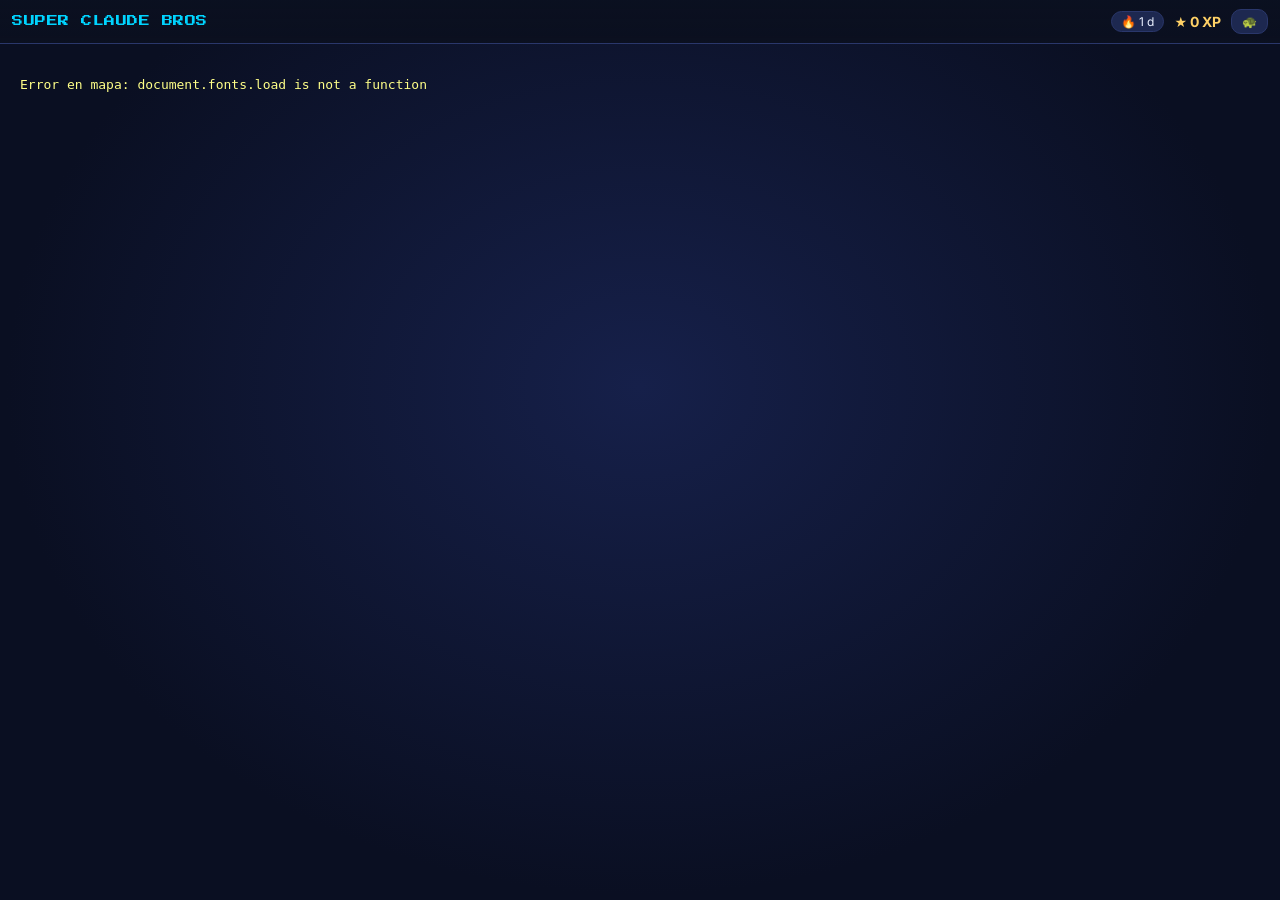
==== commit a6bb2aed: "Ambiente: temas nuevos (caverna, mina, hielo, espacio, horno, laboratorios), props y decoración auto" ====
--- a/index.html
+++ b/index.html
@@ -47,6 +47,7 @@
 <script src="js/juego/46-parkour.js"></script>
 <script src="js/juego/47-quimica.js"></script>
 <script src="js/juego/48-items.js"></script>
+<script src="js/juego/49-ambiente.js"></script>
 <script src="js/juego/50-jefes.js"></script>
 <script src="js/juego/60-ui.js"></script>
 <script src="js/juego/70-juego.js"></script>
--- a/css/mol3d.css
+++ b/css/mol3d.css
@@ -31,6 +31,8 @@
 .m3d-fr{color:var(--txt2)}
 .m3d-ang{color:var(--txt2);font-size:12px}
 .m3d-ang span{color:var(--txt)}
+.m3d-det summary{cursor:pointer;color:var(--c-fisica2);font-size:12px}
+.m3d-det[open]{max-height:180px;overflow:auto}
 .m3d-centros{margin:2px 0 3px;padding-left:18px;font-size:12px;color:var(--txt2)}
 .m3d-centros b{color:var(--aviso)}
 @media (max-width:640px){
@@ -49,7 +51,7 @@
 .m3d-rx-slider{flex:1;accent-color:var(--c-quimica);min-width:60px}
 .m3d-rx-fase{font-size:12px;color:var(--txt2);min-width:118px;text-align:right}
 .m3d-rx-nota{position:absolute;left:10px;right:10px;bottom:62px;z-index:3;font-size:12px;color:var(--txt);background:#0b1020b3;border-radius:10px;padding:6px 10px;pointer-events:none;max-width:560px}
-.m3d-rx-leyenda{position:absolute;right:10px;top:54px;z-index:3;font-size:11px;color:var(--txt2);display:flex;gap:10px;pointer-events:none}
+.m3d-rx-leyenda{margin-top:6px;font-size:11px;color:var(--txt2);display:flex;flex-wrap:wrap;gap:4px 12px;pointer-events:none}
 .m3d-rx-leyenda i{display:inline-block;width:18px;height:0;border-top:3px solid;vertical-align:middle;margin-right:4px}
 .m3d-rx-leyenda .rota i{border-color:#ff7a90;border-top-style:dashed}
 .m3d-rx-leyenda .forma i{border-color:#6bffc0}
@@ -99,7 +101,7 @@
 /* host estrecho (p. ej. dentro de la ventana de una estación del juego): se decide por JS según el ancho del propio host */
 .m3d-con.estrecho{min-height:440px}
 .m3d-con.estrecho .m3d-con-cuerpo{flex-direction:column}
-.m3d-con.estrecho .m3d-con-esc{min-height:250px;flex:1 1 250px}
+.m3d-con.estrecho .m3d-con-esc{min-height:280px;flex:1 1 280px}
 .m3d-con.estrecho .m3d-con-lado{width:auto;border-left:0;border-top:1px solid var(--borde);flex-direction:row;flex-wrap:wrap;align-items:flex-start;padding:8px 10px;gap:6px 14px;flex:none}
 .m3d-con.estrecho .m3d-con-lado h3{width:100%;margin:0}
 .m3d-con.estrecho .m3d-con-hint{display:none}
@@ -127,4 +129,4 @@
 .m3d-tab-visor .m3d{height:min(62vh,540px);min-height:380px}
 .m3d-tab-nota{margin:8px 2px 0;font-size:13px;color:var(--txt2)}
 .m3d-tab-intro{margin:0 0 12px;font-size:14px;color:var(--txt2);max-width:70ch}
-@media (max-width:820px){.m3d-tab{grid-template-columns:1fr}.m3d-tab-lista{max-height:none;flex-direction:row;flex-wrap:wrap}.m3d-it{width:auto}}
+@media (max-width:820px){.m3d-tab{grid-template-columns:1fr}.m3d-tab>.m3d-tab-der{order:1}.m3d-tab>.m3d-tab-lista{order:2;max-height:300px;flex-direction:row;flex-wrap:wrap}.m3d-it{width:auto}.m3d-tab-visor .m3d{height:min(70vh,460px);min-height:340px}}
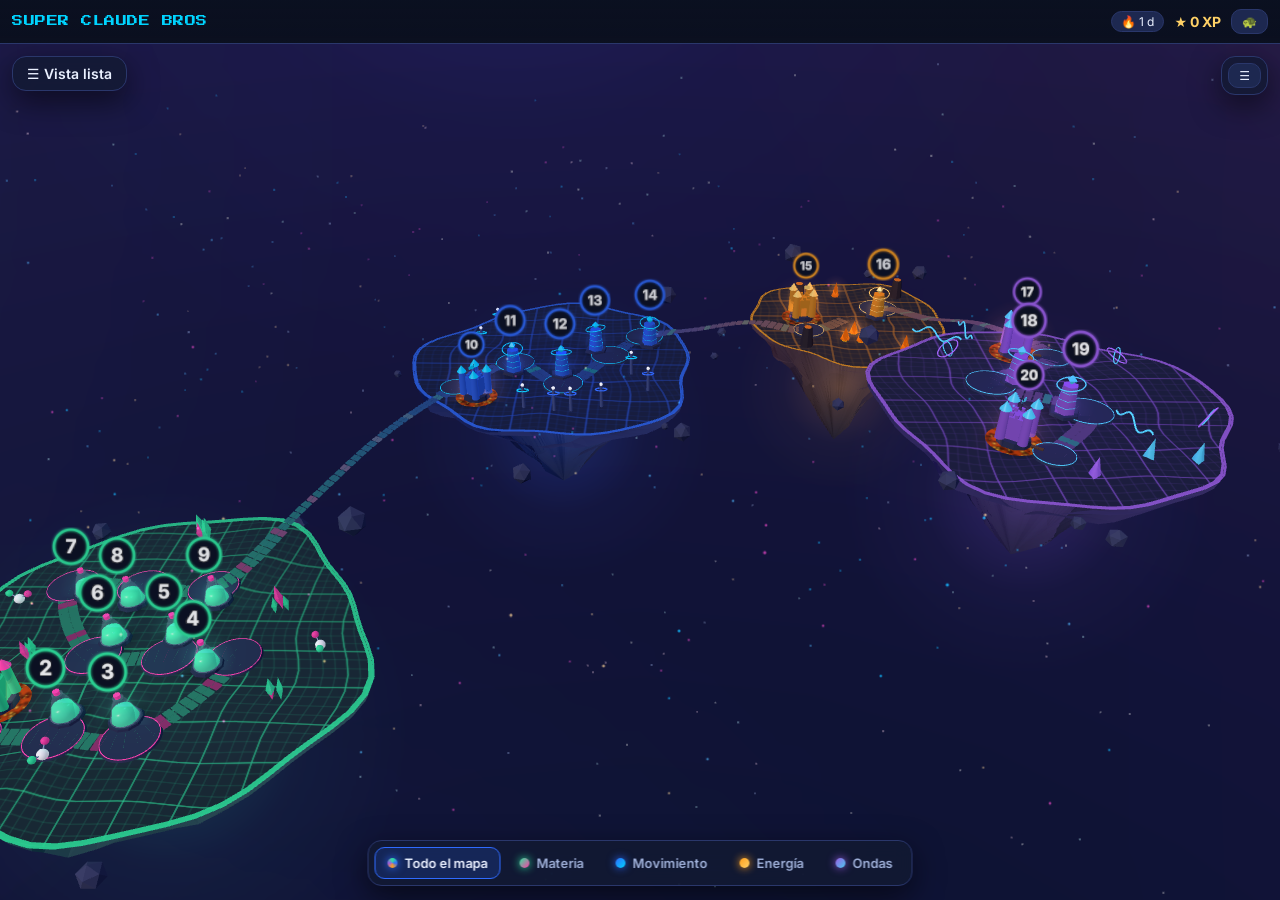
==== commit f615c113: "Relieve del terreno: colinas y escalones, islas con monedas, ladrillos, arcos de monedas sobre fosos" ====
--- a/index.html
+++ b/index.html
@@ -43,6 +43,7 @@
 <script src="js/juego/20-temas.js"></script>
 <script src="js/juego/30-audio.js"></script>
 <script src="js/juego/40-mundo.js"></script>
+<script src="js/juego/44-relieve.js"></script>
 <script src="js/juego/45-quiz.js"></script>
 <script src="js/juego/46-parkour.js"></script>
 <script src="js/juego/47-quimica.js"></script>
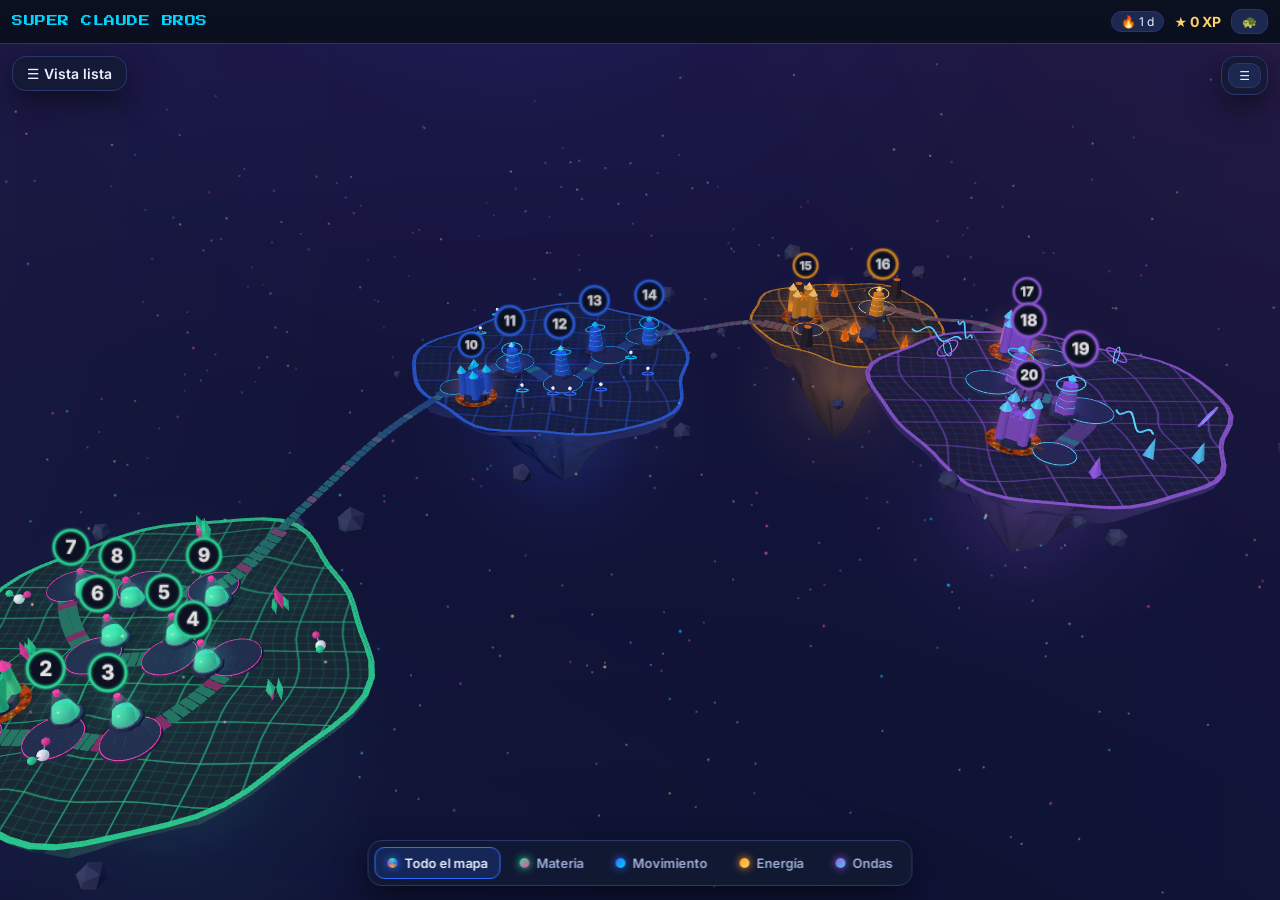
==== commit ae913cfc: "Peligros x8: sierras, torretas, cañones de bala gigante, géiseres, láseres y plantas del techo; repa" ====
--- a/index.html
+++ b/index.html
@@ -6,6 +6,7 @@
 <title>Super Claude Bros · Physique-Chimie</title>
 <link rel="stylesheet" href="lib/katex/katex.min.css">
 <link rel="stylesheet" href="css/base.css">
+<link rel="stylesheet" href="css/conceptos.css">
 <link rel="stylesheet" href="css/estudio.css">
 <link rel="stylesheet" href="css/intro.css">
 <link rel="stylesheet" href="css/juego.css">
@@ -26,6 +27,8 @@
 <script src="js/anim/11-quimica-b.js"></script>
 <script src="js/anim/20-fisica-a.js"></script>
 <script src="js/anim/21-fisica-b.js"></script>
+<script src="js/conceptos/00-nucleo.js"></script>
+<script src="js/conceptos/10-quimica-1a5.js"></script>
 <script src="js/estudio/00-numerico.js"></script>
 <script src="js/estudio/10-nucleo.js"></script>
 <script src="js/estudio/20-teoria.js"></script>
@@ -50,6 +53,7 @@
 <script src="js/juego/48-items.js"></script>
 <script src="js/juego/49-ambiente.js"></script>
 <script src="js/juego/50-jefes.js"></script>
+<script src="js/juego/51-peligros.js"></script>
 <script src="js/juego/60-ui.js"></script>
 <script src="js/juego/70-juego.js"></script>
 <script src="js/juego/validador.js"></script>
--- a/css/conceptos.css
+++ b/css/conceptos.css
@@ -0,0 +1,16 @@
+/* Pestaña «🧠 Conceptos» (js/conceptos/) */
+.est-conceptos .cpt-intro{color:var(--txt2);margin:0 0 12px}
+.cpt{display:grid;grid-template-columns:minmax(200px,280px) 1fr;gap:16px;align-items:start}
+@media(max-width:760px){.cpt{grid-template-columns:1fr}}
+.cpt-lista h3,.cpt-der h3{margin:0 0 8px;font:700 14px var(--f-ui)}
+.cpt-it{display:grid;grid-template-columns:22px 1fr;gap:2px 8px;width:100%;text-align:left;background:var(--panel);border:1px solid var(--borde);border-radius:10px;padding:9px 10px;margin-bottom:8px;color:var(--txt);cursor:pointer}
+.cpt-it:hover{border-color:var(--c-quimica)}.cpt-it.sel{border-color:var(--c-quimica);background:#143a2e}
+.cpt-it .k{color:var(--c-quimica);grid-row:span 2;font-size:16px}.cpt-it .t{font:600 13px var(--f-ui)}.cpt-it .fr{font:italic 12px var(--f-estudio);color:var(--txt2)}
+.cpt-escena{position:relative;width:100%;aspect-ratio:16/9;background:#0a0f20;border:1px solid var(--borde);border-radius:12px;overflow:hidden}
+.cpt-escena canvas{display:block;width:100%;height:100%}
+.cpt-res{color:var(--txt2);margin:0 0 10px}.cpt-res .pg{color:var(--aviso)}
+.cpt-ctrl{display:flex;gap:8px;align-items:center;flex-wrap:wrap;margin:10px 0}
+.cpt-puntos{display:flex;gap:6px;margin-left:auto}.cpt-puntos i{width:10px;height:10px;border-radius:50%;background:#2a376b;cursor:pointer}.cpt-puntos i.hecho{background:#2ee59d88}.cpt-puntos i.on{background:var(--c-quimica);box-shadow:0 0 8px var(--c-quimica)}
+.cpt-der h4{margin:6px 0;font:700 15px var(--f-ui)}.cpt-texto{font:400 16px/1.55 var(--f-estudio);margin:4px 0}.cpt-fr{font:italic 14px/1.4 var(--f-estudio);color:var(--txt2);margin:2px 0}
+.cpt-test{margin-top:14px;padding:12px;border:1px dashed var(--borde);border-radius:12px}.cpt-test:empty{display:none}
+.cpt-q p{margin:8px 0 6px}.cpt-q .btn{margin:0 6px 6px 0}.cpt-q .btn.ok{background:#144a34;border-color:var(--ok)}.cpt-q .btn.mal{background:#4a1a2a;border-color:var(--mal)}.cpt-q .fb{font-size:13px;color:var(--txt2)}
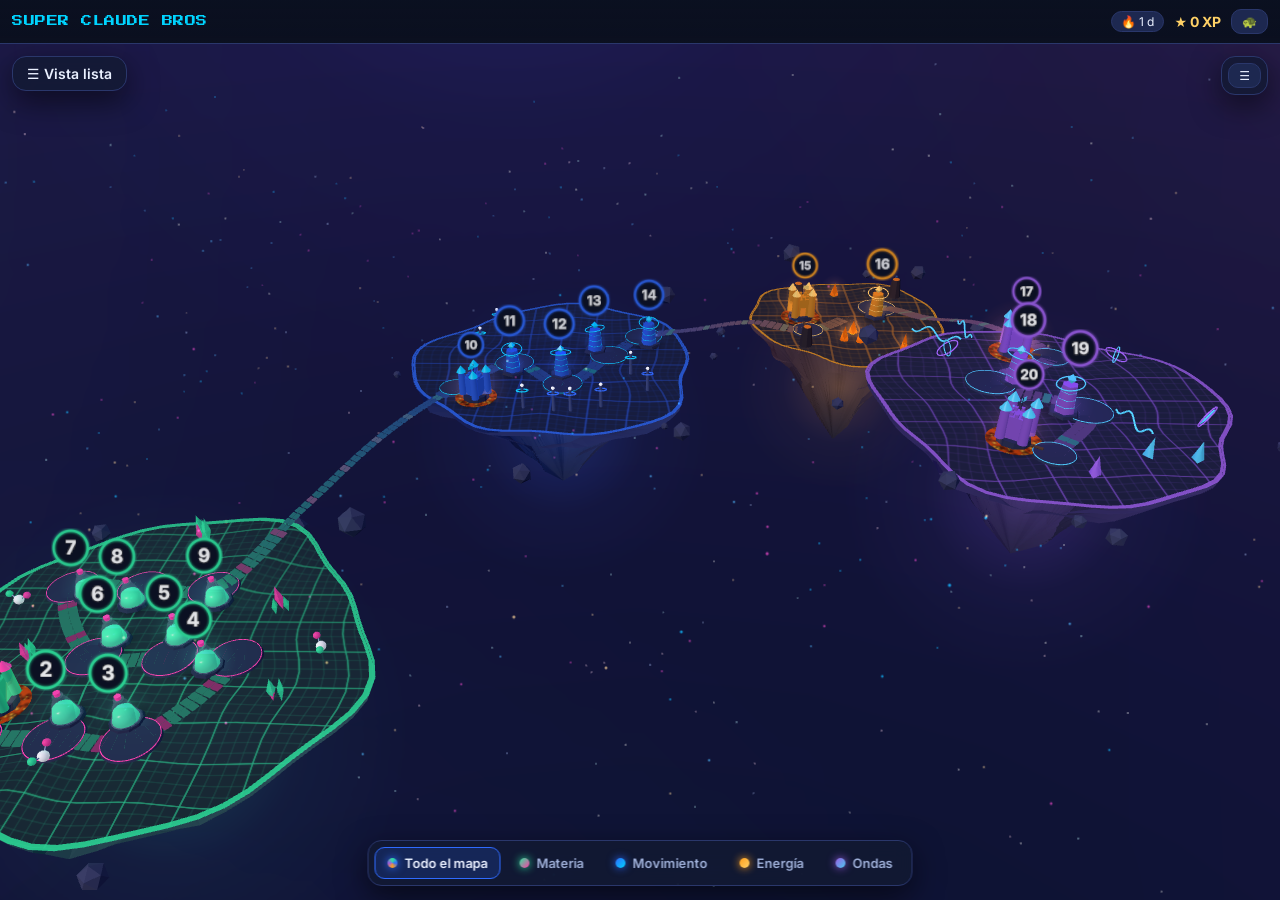
==== commit 8f25351c: "Power-ups (fuego, escopeta, grande, correr), pocos checkpoints, premios nuevos en Quiz Quest Co-Auth" ====
--- a/index.html
+++ b/index.html
@@ -29,6 +29,7 @@
 <script src="js/anim/21-fisica-b.js"></script>
 <script src="js/conceptos/00-nucleo.js"></script>
 <script src="js/conceptos/10-quimica-1a5.js"></script>
+<script src="js/conceptos/20-quimica-6a9.js"></script>
 <script src="js/estudio/00-numerico.js"></script>
 <script src="js/estudio/10-nucleo.js"></script>
 <script src="js/estudio/20-teoria.js"></script>
--- a/css/juego.css
+++ b/css/juego.css
@@ -124,3 +124,5 @@
 .jg-slot.llena{border-color:#ffd166;cursor:pointer;box-shadow:0 0 10px #ffd16688}
 .jg-slot.llena:hover{transform:translateY(-2px)}
 .jg-slot b{min-width:22px;height:22px;line-height:22px}
+/* botones táctiles extra: disparo, correr, usar reserva */
+.jg-tg.der2{position:absolute;right:14px;bottom:96px;display:flex;gap:8px}
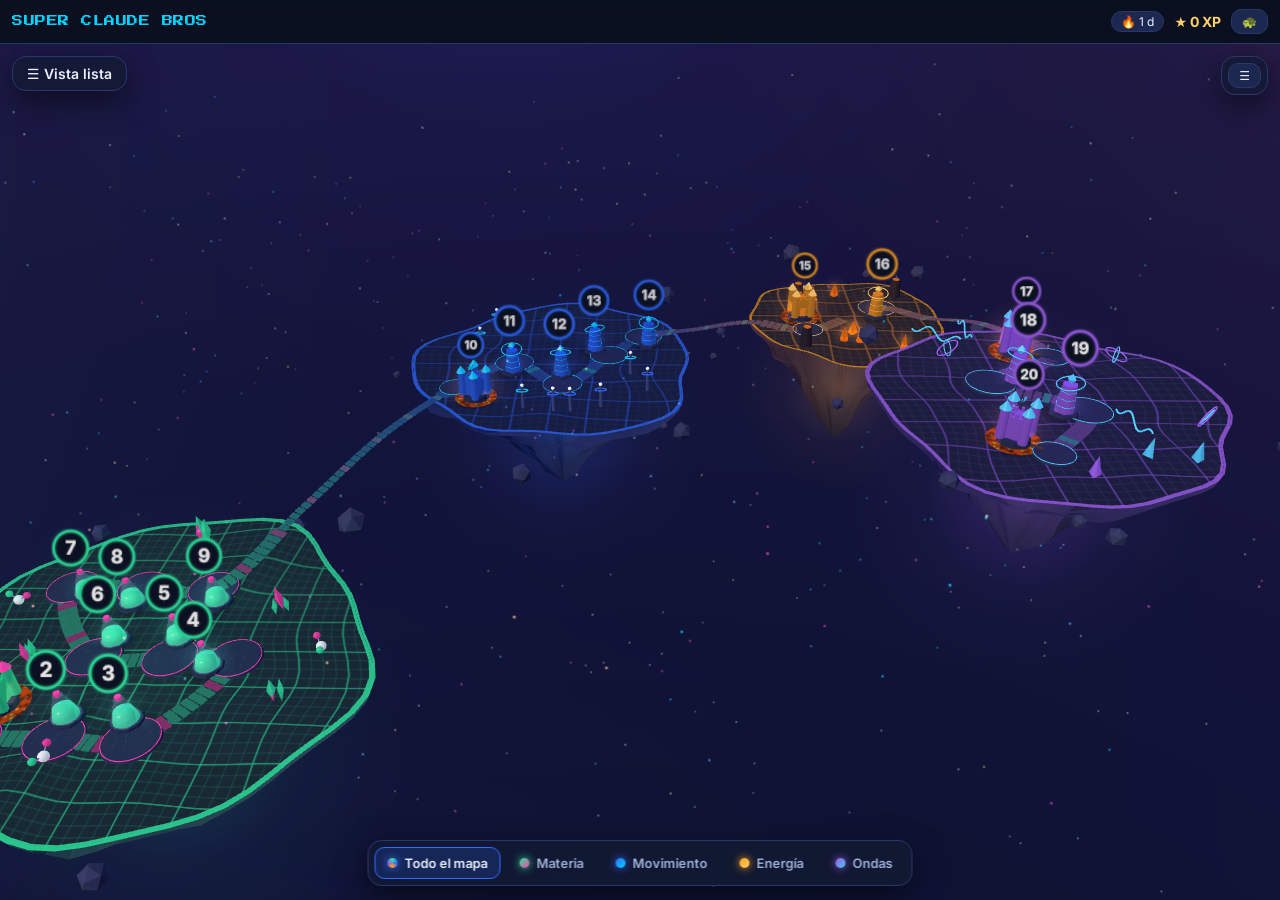
==== commit 1422a9bf: "Cuevas submarinas: techo rocoso, jorobas y fauna (piranas, tiburon, langosta, submarino, globo, mago" ====
--- a/index.html
+++ b/index.html
@@ -47,6 +47,7 @@
 <script src="js/juego/20-temas.js"></script>
 <script src="js/juego/30-audio.js"></script>
 <script src="js/juego/40-mundo.js"></script>
+<script src="js/juego/44-cueva.js"></script>
 <script src="js/juego/44-relieve.js"></script>
 <script src="js/juego/45-quiz.js"></script>
 <script src="js/juego/46-parkour.js"></script>
@@ -55,6 +56,7 @@
 <script src="js/juego/49-ambiente.js"></script>
 <script src="js/juego/50-jefes.js"></script>
 <script src="js/juego/51-peligros.js"></script>
+<script src="js/juego/52-fauna.js"></script>
 <script src="js/juego/60-ui.js"></script>
 <script src="js/juego/70-juego.js"></script>
 <script src="js/juego/validador.js"></script>
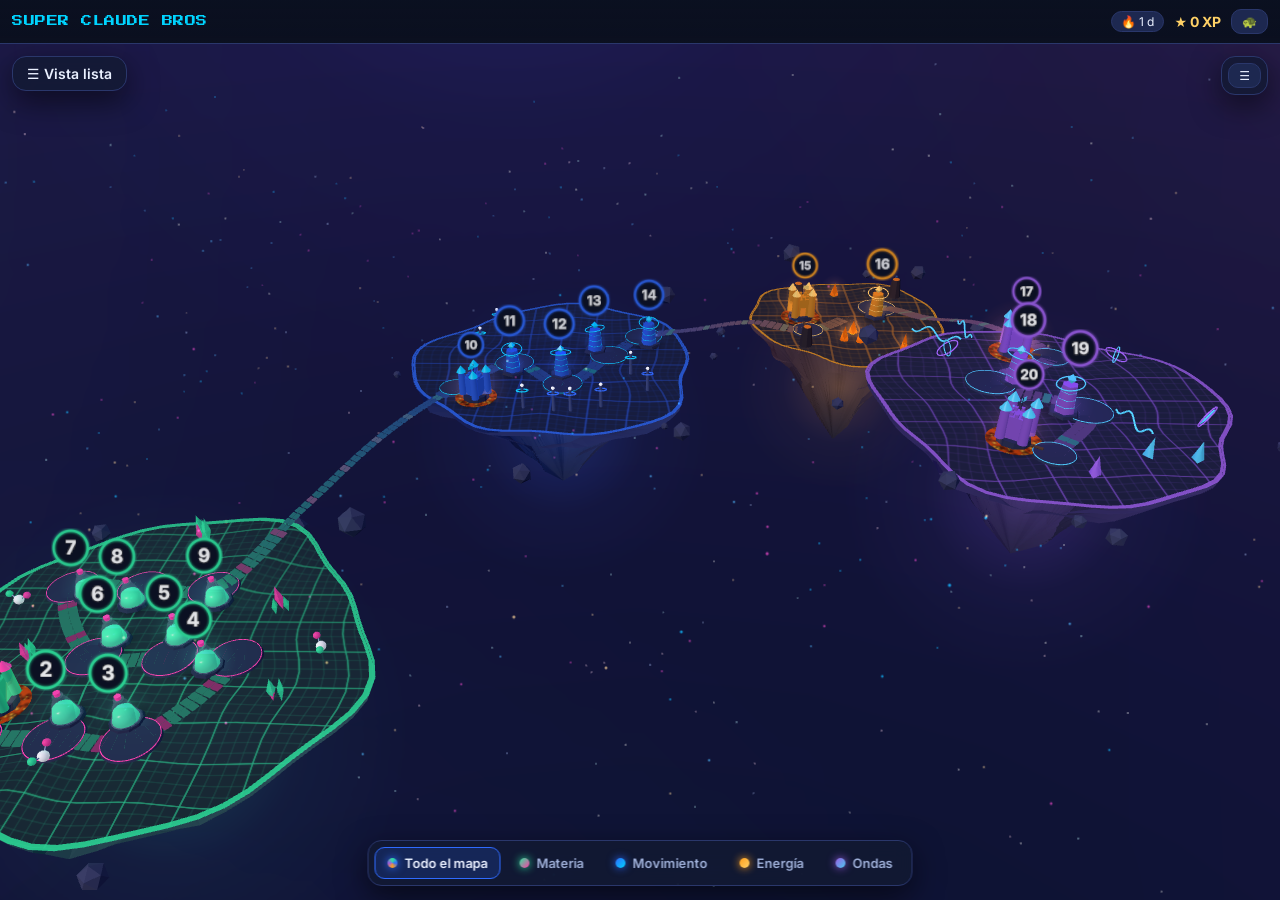
==== commit da41f3ef: "Mecanicas por bioma, jefes Pozo Gravitatorio y Yeti Criogenico, 20 niveles --3 Co-Authored-By: Claud" ====
--- a/index.html
+++ b/index.html
@@ -57,6 +57,7 @@
 <script src="js/juego/50-jefes.js"></script>
 <script src="js/juego/51-peligros.js"></script>
 <script src="js/juego/52-fauna.js"></script>
+<script src="js/juego/53-bioma.js"></script>
 <script src="js/juego/60-ui.js"></script>
 <script src="js/juego/70-juego.js"></script>
 <script src="js/juego/validador.js"></script>
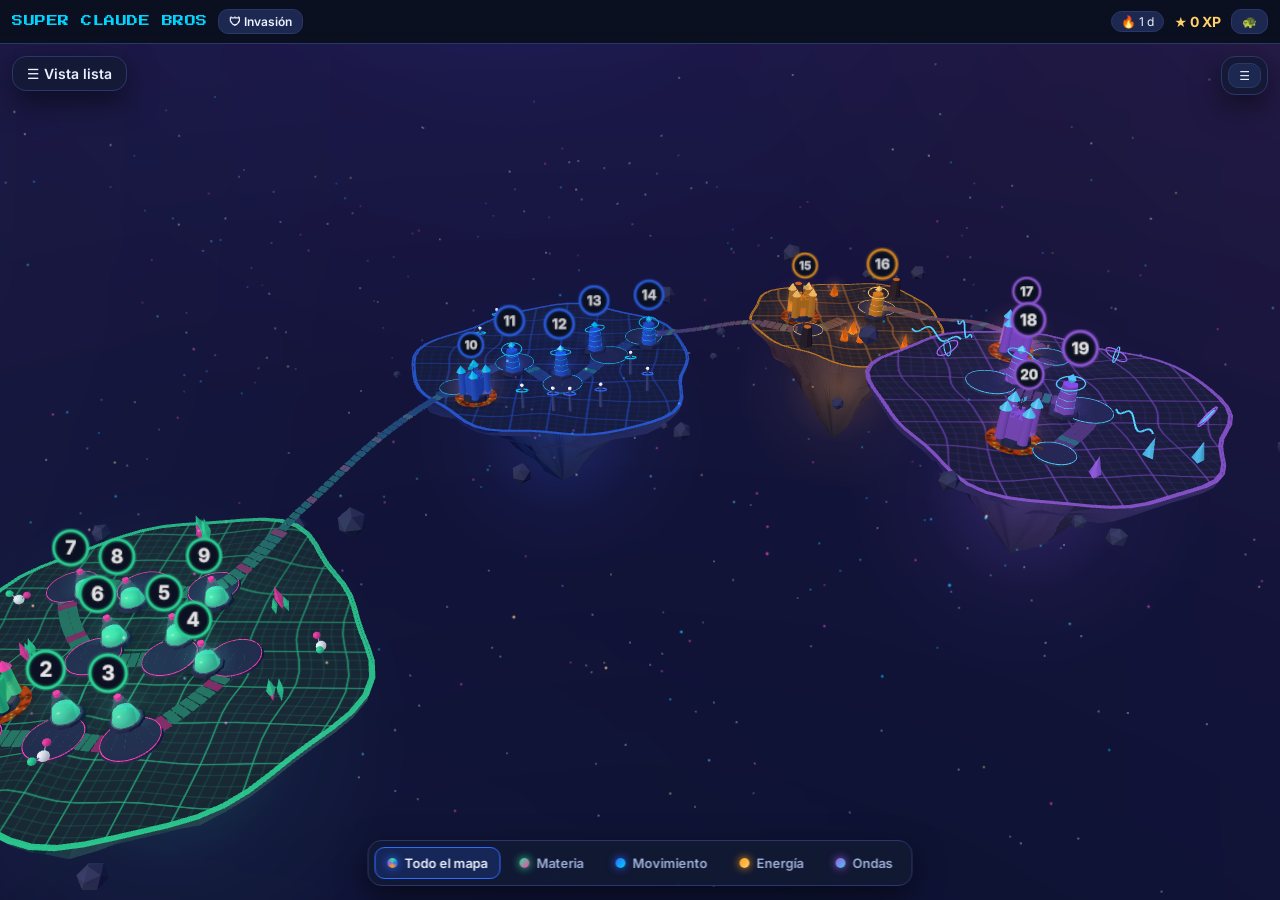
==== commit aaf4c7f8: "Modo Invasion (tower defense + Leitner + tecnologias) y botones de Nivel 2/3 en el mapa Co-Authored-" ====
--- a/index.html
+++ b/index.html
@@ -9,6 +9,7 @@
 <link rel="stylesheet" href="css/conceptos.css">
 <link rel="stylesheet" href="css/estudio.css">
 <link rel="stylesheet" href="css/intro.css">
+<link rel="stylesheet" href="css/invasion.css">
 <link rel="stylesheet" href="css/juego.css">
 <link rel="stylesheet" href="css/mapa.css">
 <link rel="stylesheet" href="css/mol3d.css">
@@ -42,6 +43,7 @@
 <script src="js/intro/30-matrix.js"></script>
 <script src="js/intro/40-quimica3d.js"></script>
 <script src="js/intro/50-fisica3d.js"></script>
+<script src="js/invasion/00-invasion.js"></script>
 <script src="js/juego/00-base.js"></script>
 <script src="js/juego/10-sprites.js"></script>
 <script src="js/juego/20-temas.js"></script>
--- a/css/invasion.css
+++ b/css/invasion.css
@@ -0,0 +1,40 @@
+/* invasion.css — MODO INVASIÓN (prefijo iv-) */
+.iv-host{overflow-y:auto;overflow-x:hidden}
+.iv{max-width:980px;margin:0 auto;padding:18px 16px 60px;color:var(--txt);font-family:var(--f-ui)}
+.iv h1{font-family:var(--f-hud);font-size:22px;margin:6px 0 4px;color:#ffd23f}
+.iv h2{font-size:16px;margin:18px 0 6px;color:#9fe7ff}
+.iv-sub{opacity:.8;font-size:14px;margin:4px 0 10px}
+.iv-barra{display:flex;flex-wrap:wrap;gap:14px;align-items:center;background:#141c3dcc;border:1px solid #2a3470;border-radius:10px;padding:8px 12px}
+.iv-caps{display:grid;grid-template-columns:repeat(auto-fill,minmax(300px,1fr));gap:6px}
+.iv-cap{display:flex;gap:8px;align-items:center;background:#141c3d;border:1px solid #232d63;border-radius:8px;padding:6px 10px;font-size:14px;cursor:pointer}
+.iv-cap.toca{border-color:#ffd23f;box-shadow:0 0 0 1px #ffd23f55}
+.iv-cap-n{flex:1}.iv-caja{opacity:.8;font-size:12px}.iv-prox{font-size:12px;color:#2ee59d}
+.iv-acciones{display:flex;flex-wrap:wrap;gap:10px;align-items:center;margin:16px 0}
+.iv-min select{background:#0f1736;color:inherit;border:1px solid #2a3470;border-radius:6px;padding:4px}
+.iv-hist{font-size:13px;opacity:.85}
+.iv-cab{display:flex;flex-wrap:wrap;gap:16px;align-items:center;background:#141c3dcc;border-radius:10px;padding:8px 12px;margin-bottom:10px}
+.iv-dif{padding:2px 8px;border-radius:99px;font-size:12px;text-transform:uppercase}
+.iv-dif.facil{background:#1f6b4a}.iv-dif.medio{background:#8a6a14}.iv-dif.dificil{background:#8a2a3a}
+.iv-crono{margin-left:auto;font-family:var(--f-hud)}
+.iv-q{background:#141c3d;border:1px solid #2a3470;border-radius:12px;padding:16px}
+.iv-capq{font-size:12px;opacity:.7;margin-bottom:6px}.iv-enun{font-size:17px;line-height:1.5;margin-bottom:12px}
+.iv-ops{display:grid;gap:8px}
+.iv-op{text-align:left;background:#0f1736;color:inherit;border:1px solid #2a3470;border-radius:8px;padding:10px 12px;font-size:15px;cursor:pointer}
+.iv-op:hover:not(:disabled){border-color:#9fe7ff}.iv-op.ok{border-color:#2ee59d;background:#12432f}.iv-op.mal{border-color:#ff4d6d;background:#4a1624}
+.iv-numrow{display:flex;gap:8px;flex-wrap:wrap}.iv-num,.iv-uni{background:#0f1736;color:inherit;border:1px solid #2a3470;border-radius:8px;padding:8px;font-size:15px}
+.iv-fb{margin-top:12px;padding:12px;border-radius:10px;display:flex;flex-direction:column;gap:6px}
+.iv-fb.ok{background:#12432f}.iv-fb.mal{background:#4a1624}.iv-fb button{align-self:flex-start;margin-top:6px}
+.iv-resumen{display:grid;gap:8px;background:#141c3d;border-radius:12px;padding:14px;font-size:16px}
+.iv-grande{font-family:var(--f-hud);font-size:22px;color:#ffd23f}
+.iv-hud{display:flex;flex-wrap:wrap;gap:14px;align-items:center;margin:6px 0;font-family:var(--f-hud)}
+.iv-msg{min-height:20px;color:#9fe7ff;font-size:14px}
+.iv-campo{display:flex;flex-wrap:wrap;gap:12px;align-items:flex-start}
+.iv-cv{width:100%;max-width:768px;height:auto;border:2px solid #2a3470;border-radius:10px;background:#0d1430;cursor:crosshair}
+.iv-panel{display:flex;flex-direction:column;gap:6px;min-width:200px}
+.iv-torre{display:flex;flex-direction:column;align-items:flex-start;background:#141c3d;color:inherit;border:1px solid #2a3470;border-radius:8px;padding:6px 10px;cursor:pointer;text-align:left}
+.iv-torre.sel{border-color:#ffd23f;box-shadow:0 0 0 1px #ffd23f}.iv-torre.caro{opacity:.55}.iv-torre small{opacity:.8}
+.iv-mejora{display:flex;gap:8px;align-items:center;background:#1a2350;border-radius:8px;padding:6px 10px}
+.iv-leitner{background:#141c3d;border-radius:12px;padding:10px 14px;margin-top:10px;font-size:14px;display:grid;gap:4px}
+.iv-techs{display:grid;grid-template-columns:repeat(auto-fill,minmax(240px,1fr));gap:8px}
+.iv-tech{display:flex;flex-direction:column;align-items:flex-start;background:#141c3d;color:inherit;border:1px solid #2a3470;border-radius:8px;padding:10px;cursor:pointer}
+.iv-tech.ya{border-color:#2ee59d}.iv-tech:disabled:not(.ya){opacity:.5}
